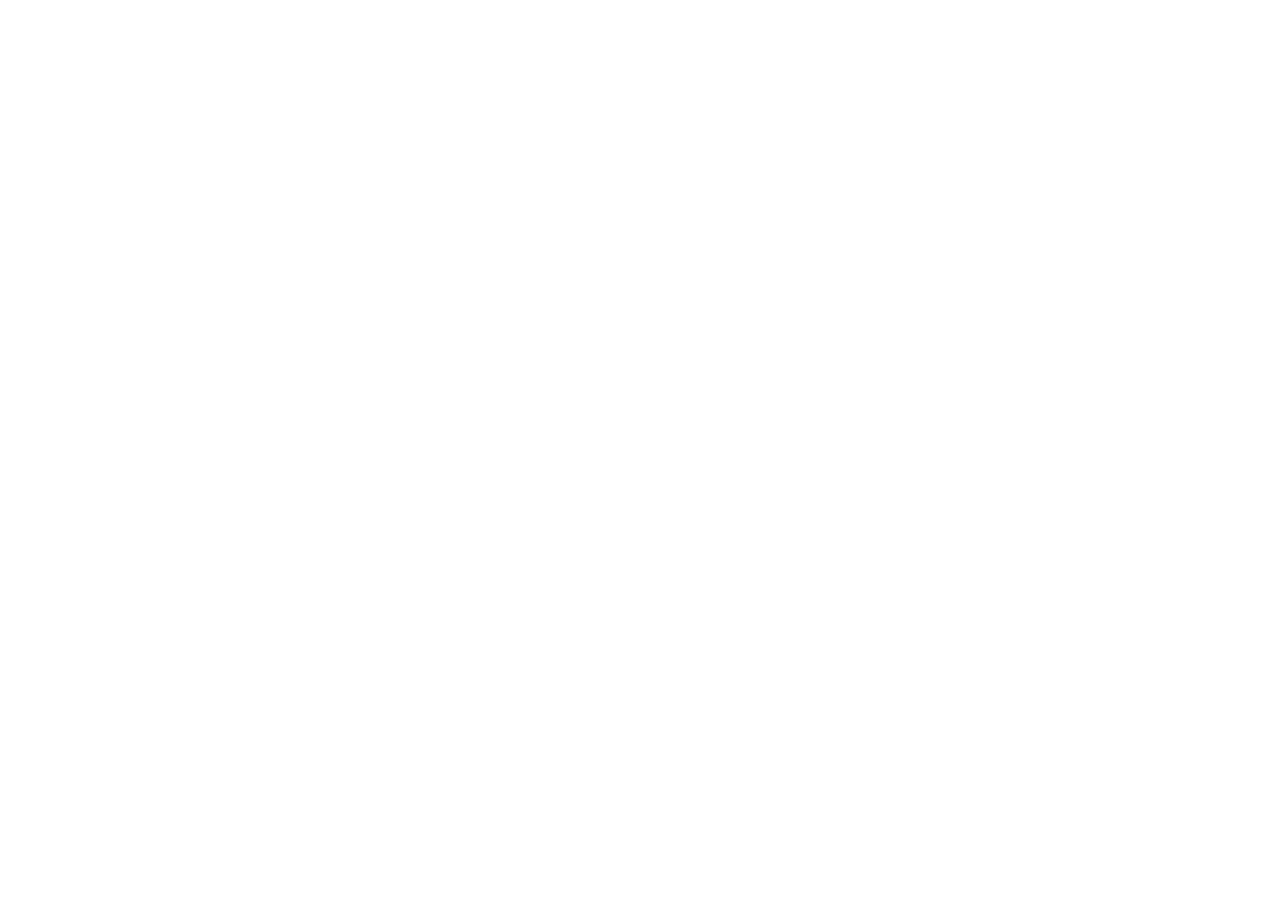
==== index.html @ 241871a8 "完成了登录和注册功能的开发" ====
<!DOCTYPE html>
<html lang="en">

<head>
    <meta charset="UTF-8">
    <meta http-equiv="X-UA-Compatible" content="IE=edge">
    <meta name="viewport" content="width=device-width, initial-scale=1.0">
    <title>Document</title>
</head>

<body>
</body>

</html>
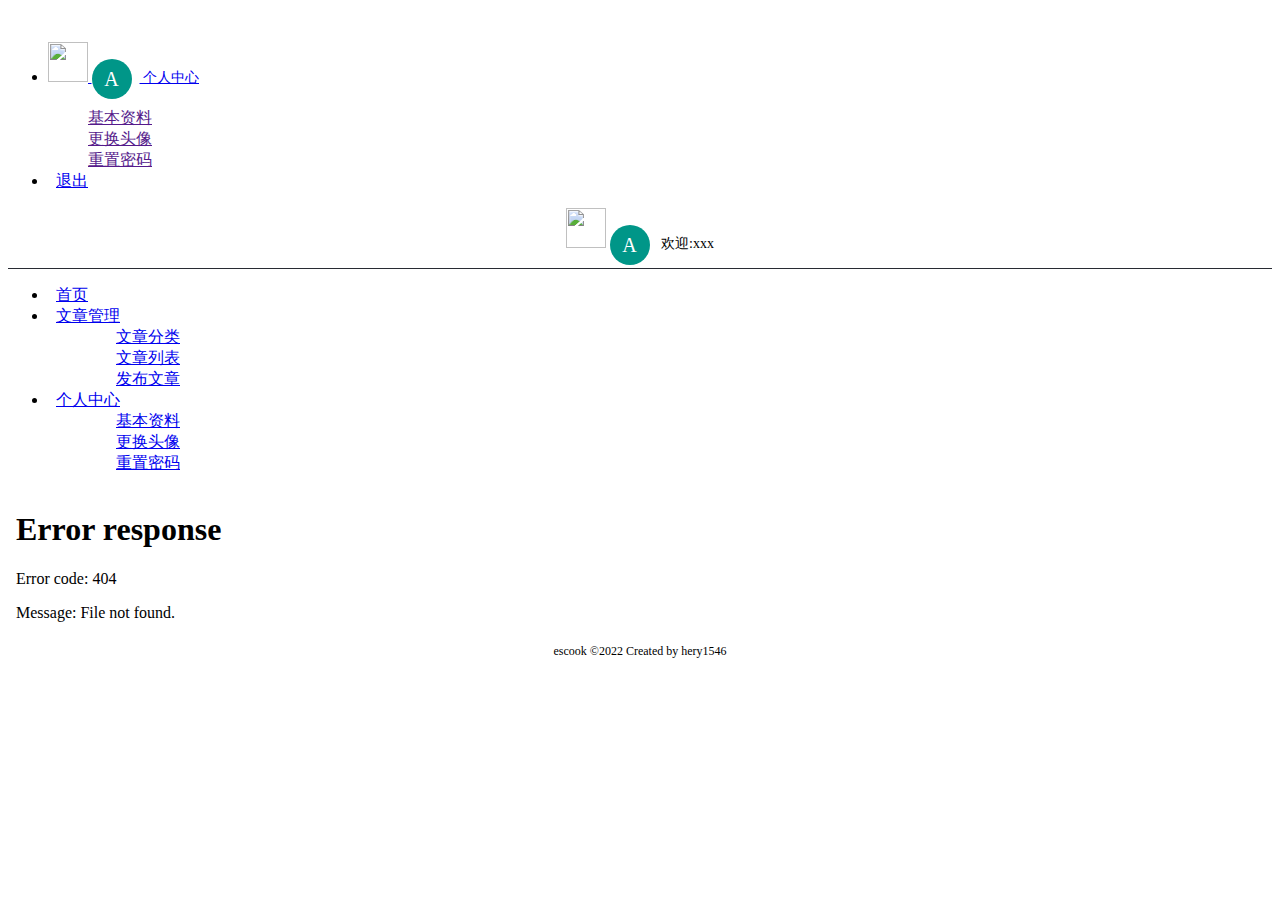
==== commit 57df5504: "完成了主页功能的开发" ====
--- a/index.html
+++ b/index.html
@@ -5,10 +5,122 @@
     <meta charset="UTF-8">
     <meta http-equiv="X-UA-Compatible" content="IE=edge">
     <meta name="viewport" content="width=device-width, initial-scale=1.0">
-    <title>Document</title>
+    <title>大事件后台系统</title>
+    <!-- 导入layui.css样式 -->
+    <link rel="stylesheet" href="./assets/lib/layui/css/layui.css">
+    <!-- 导入第三方 iconfont字体图标样式 -->
+    <link rel="stylesheet" href="./assets/fonts/iconfont.css">
+    <!-- 导入自己的index.css -->
+    <link rel="stylesheet" href="./assets/css/index.css">
 </head>
 
 <body>
+    <div class="layui-layout layui-layout-admin">
+        <div class="layui-header">
+            <div class="layui-logo layui-hide-xs layui-bg-black">
+                <img src="./assets/images/logo.png" alt="">
+            </div>
+            <!-- 头部区域（可配合layui 已有的水平导航） -->
+            <ul class="layui-nav layui-layout-right">
+                <li class="layui-nav-item layui-hide layui-show-md-inline-block">
+                    <a href="javascript:;" class="userinfo">
+                        <img src="//tva1.sinaimg.cn/crop.0.0.118.118.180/5db11ff4gw1e77d3nqrv8j203b03cweg.jpg"
+                            class="layui-nav-img">
+                            <span class="text-avatar">A</span>
+                        个人中心
+                    </a>
+                    <dl class="layui-nav-child">
+                        <dd><a href="">基本资料</a></dd>
+                        <dd><a href="">更换头像</a></dd>
+                        <dd><a href="">重置密码</a></dd>
+                    </dl>
+                </li>
+                <li class="layui-nav-item" lay-header-event="menuRight" lay-unselect>
+                    <a href="javascript:;" id="btnlogout">
+                        <span class="iconfont icon-tuichu"></span>退出</a>
+                </li>
+            </ul>
+        </div>
+
+        <div class="layui-side layui-bg-black">
+            <div class="layui-side-scroll">
+                <div class="userinfo">
+                    <img src="//tva1.sinaimg.cn/crop.0.0.118.118.180/5db11ff4gw1e77d3nqrv8j203b03cweg.jpg"
+                        class="layui-nav-img">
+                    <span class="text-avatar">A</span>
+                    <span id="welcome">欢迎:xxx</span>
+                </div>
+                <!-- 左侧导航区域（可配合layui已有的垂直导航） -->
+                <ul class="layui-nav layui-nav-tree" lay-shrink="all">
+                    <li class="layui-nav-item layui-this">
+                        <a href="./home/dashboard.html" target="fm">
+                            <span class="iconfont icon-home"></span>
+                            首页</a>
+                    </li>
+                    <li class="layui-nav-item">
+                        <a class="" href="javascript:;">
+                            <span class="iconfont icon-16"></span>
+                            文章管理
+                        </a>
+                        <dl class="layui-nav-child">
+                            <dd>
+                                <a href="javascript:;">
+                                    <i class="layui-icon layui-icon-list"></i>
+                                    文章分类</a>
+                            </dd>
+                            <dd>
+                                <a href="javascript:;">
+                                    <i class="layui-icon layui-icon-list"></i>
+                                    文章列表</a>
+                            </dd>
+                            <dd>
+                                <a href="javascript:;">
+                                    <i class="layui-icon layui-icon-list"></i>
+                                    发布文章</a>
+                            </dd>
+                        </dl>
+                    </li>
+                    <li class="layui-nav-item">
+                        <a href="javascript:;">
+                            <span class="iconfont icon-user"></span>
+                            个人中心
+                        </a>
+                        <dl class="layui-nav-child">
+                            <dd><a href="javascript:;">
+                                    <i class="layui-icon layui-icon-user"></i>
+                                    基本资料</a>
+                            </dd>
+                            <dd><a href="javascript:;">
+                                    <i class="layui-icon layui-icon-user"></i>
+                                    更换头像</a>
+                            </dd>
+                            <dd><a href="javascript:;">
+                                    <i class="layui-icon layui-icon-user"></i>
+                                    重置密码</a>
+                            </dd>
+                        </dl>
+                    </li>
+                </ul>
+            </div>
+        </div>
+
+        <div class="layui-body">
+            <!-- 内容主体区域 -->
+            <iframe src="./home/dashboard.html" name="fm" frameborder="0"></iframe>
+        </div>
+
+        <div class="layui-footer">
+            <!-- 底部固定区域 -->
+            escook ©2022 Created by hery1546
+        </div>
+    </div>
+    <script src="./assets/lib/layui/layui.all.js"></script>
+    <!-- 导入jquery.js -->
+    <script src="./assets/lib/jquery.js"></script>
+    <!-- 导入url拼接的js -->
+    <script src="./assets/js/baseAPI.js"></script>
+    <!-- 导入自己的js -->
+    <script src="/assets/js/index.js"></script>
 </body>
 
 </html>--- a/assets/css/index.css
+++ b/assets/css/index.css
@@ -0,0 +1,48 @@
+.layui-footer {
+    text-align: center;
+    font-size: 12px;
+}
+
+.iconfont {
+    margin-right: 8px;
+}
+.layui-icon{
+    margin-right: 8px;
+    margin-left: 20px;
+}
+iframe{
+    width: 100%;
+    height: 100%;    
+}
+.layui-body{
+    overflow: hidden;
+}
+.userinfo{
+    height: 60px;
+    line-height: 60px;
+    text-align: center;
+    font-size: 14px;
+    /* 禁止内容被选中 */
+    user-select: none;
+}
+.layui-side-scroll .userinfo{
+        border-bottom: 1px solid #282b33;
+}
+.layui-nav-img{
+    width: 40px;
+    height: 40px;
+}
+.text-avatar{
+    display: inline-block;
+    width: 40px;
+    height: 40px;
+    background-color: #009688;
+    border-radius: 50%;
+    text-align: center;
+    line-height: 40px;
+    font-size: 20px;
+    color: #fff;
+    position: relative;
+    top: 4px;
+    margin-right: 8px;
+}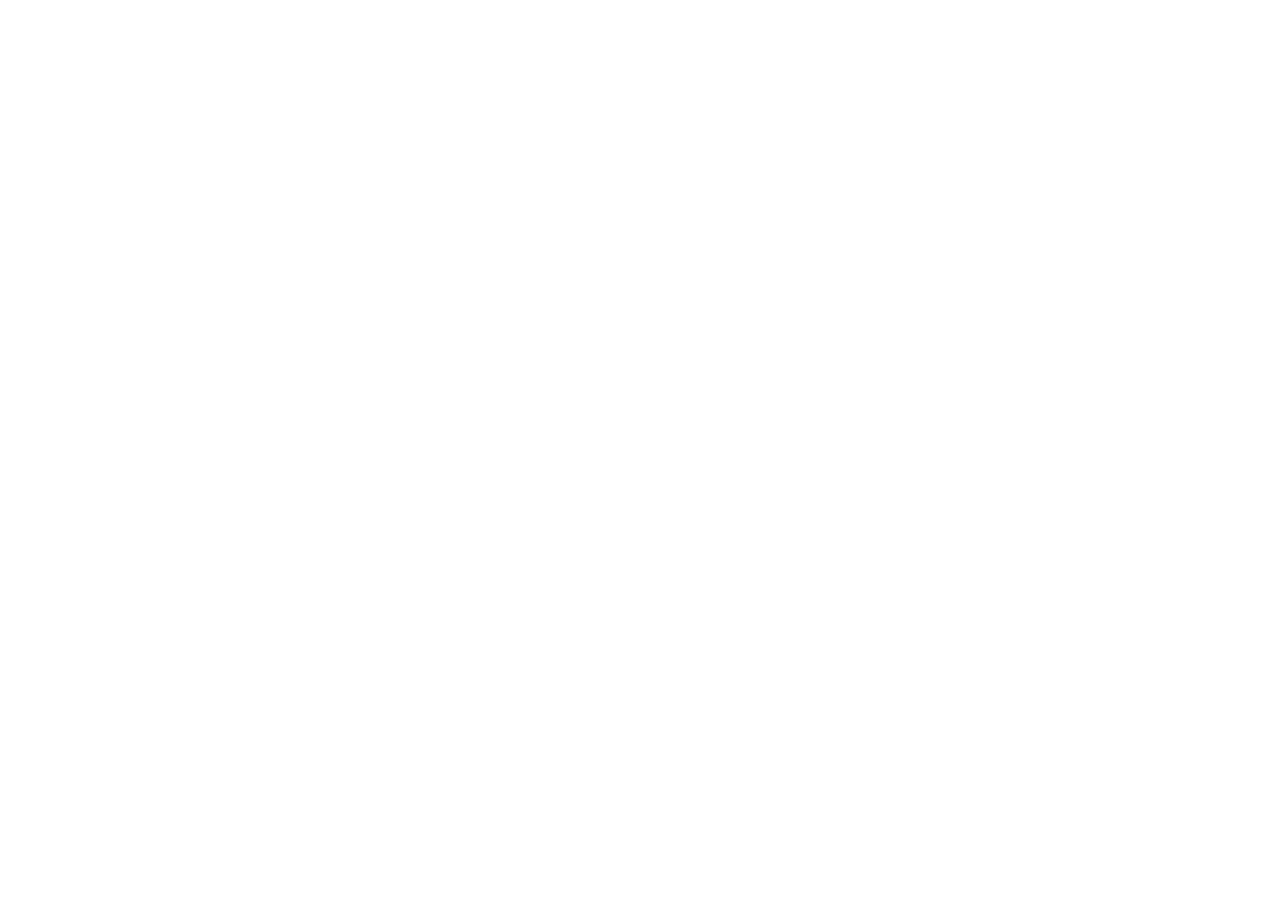
==== commit fd01e111: "init project" ====
--- a/index.html
+++ b/index.html
@@ -1,126 +1,12 @@
 <!DOCTYPE html>
 <html lang="en">
-
 <head>
     <meta charset="UTF-8">
     <meta http-equiv="X-UA-Compatible" content="IE=edge">
     <meta name="viewport" content="width=device-width, initial-scale=1.0">
-    <title>大事件后台系统</title>
-    <!-- 导入layui.css样式 -->
-    <link rel="stylesheet" href="./assets/lib/layui/css/layui.css">
-    <!-- 导入第三方 iconfont字体图标样式 -->
-    <link rel="stylesheet" href="./assets/fonts/iconfont.css">
-    <!-- 导入自己的index.css -->
-    <link rel="stylesheet" href="./assets/css/index.css">
+    <title>Document</title>
 </head>
-
 <body>
-    <div class="layui-layout layui-layout-admin">
-        <div class="layui-header">
-            <div class="layui-logo layui-hide-xs layui-bg-black">
-                <img src="./assets/images/logo.png" alt="">
-            </div>
-            <!-- 头部区域（可配合layui 已有的水平导航） -->
-            <ul class="layui-nav layui-layout-right">
-                <li class="layui-nav-item layui-hide layui-show-md-inline-block">
-                    <a href="javascript:;" class="userinfo">
-                        <img src="//tva1.sinaimg.cn/crop.0.0.118.118.180/5db11ff4gw1e77d3nqrv8j203b03cweg.jpg"
-                            class="layui-nav-img">
-                            <span class="text-avatar">A</span>
-                        个人中心
-                    </a>
-                    <dl class="layui-nav-child">
-                        <dd><a href="">基本资料</a></dd>
-                        <dd><a href="">更换头像</a></dd>
-                        <dd><a href="">重置密码</a></dd>
-                    </dl>
-                </li>
-                <li class="layui-nav-item" lay-header-event="menuRight" lay-unselect>
-                    <a href="javascript:;" id="btnlogout">
-                        <span class="iconfont icon-tuichu"></span>退出</a>
-                </li>
-            </ul>
-        </div>
-
-        <div class="layui-side layui-bg-black">
-            <div class="layui-side-scroll">
-                <div class="userinfo">
-                    <img src="//tva1.sinaimg.cn/crop.0.0.118.118.180/5db11ff4gw1e77d3nqrv8j203b03cweg.jpg"
-                        class="layui-nav-img">
-                    <span class="text-avatar">A</span>
-                    <span id="welcome">欢迎:xxx</span>
-                </div>
-                <!-- 左侧导航区域（可配合layui已有的垂直导航） -->
-                <ul class="layui-nav layui-nav-tree" lay-shrink="all">
-                    <li class="layui-nav-item layui-this">
-                        <a href="./home/dashboard.html" target="fm">
-                            <span class="iconfont icon-home"></span>
-                            首页</a>
-                    </li>
-                    <li class="layui-nav-item">
-                        <a class="" href="javascript:;">
-                            <span class="iconfont icon-16"></span>
-                            文章管理
-                        </a>
-                        <dl class="layui-nav-child">
-                            <dd>
-                                <a href="javascript:;">
-                                    <i class="layui-icon layui-icon-list"></i>
-                                    文章分类</a>
-                            </dd>
-                            <dd>
-                                <a href="javascript:;">
-                                    <i class="layui-icon layui-icon-list"></i>
-                                    文章列表</a>
-                            </dd>
-                            <dd>
-                                <a href="javascript:;">
-                                    <i class="layui-icon layui-icon-list"></i>
-                                    发布文章</a>
-                            </dd>
-                        </dl>
-                    </li>
-                    <li class="layui-nav-item">
-                        <a href="javascript:;">
-                            <span class="iconfont icon-user"></span>
-                            个人中心
-                        </a>
-                        <dl class="layui-nav-child">
-                            <dd><a href="javascript:;">
-                                    <i class="layui-icon layui-icon-user"></i>
-                                    基本资料</a>
-                            </dd>
-                            <dd><a href="javascript:;">
-                                    <i class="layui-icon layui-icon-user"></i>
-                                    更换头像</a>
-                            </dd>
-                            <dd><a href="javascript:;">
-                                    <i class="layui-icon layui-icon-user"></i>
-                                    重置密码</a>
-                            </dd>
-                        </dl>
-                    </li>
-                </ul>
-            </div>
-        </div>
-
-        <div class="layui-body">
-            <!-- 内容主体区域 -->
-            <iframe src="./home/dashboard.html" name="fm" frameborder="0"></iframe>
-        </div>
-
-        <div class="layui-footer">
-            <!-- 底部固定区域 -->
-            escook ©2022 Created by hery1546
-        </div>
-    </div>
-    <script src="./assets/lib/layui/layui.all.js"></script>
-    <!-- 导入jquery.js -->
-    <script src="./assets/lib/jquery.js"></script>
-    <!-- 导入url拼接的js -->
-    <script src="./assets/js/baseAPI.js"></script>
-    <!-- 导入自己的js -->
-    <script src="/assets/js/index.js"></script>
+    
 </body>
-
 </html>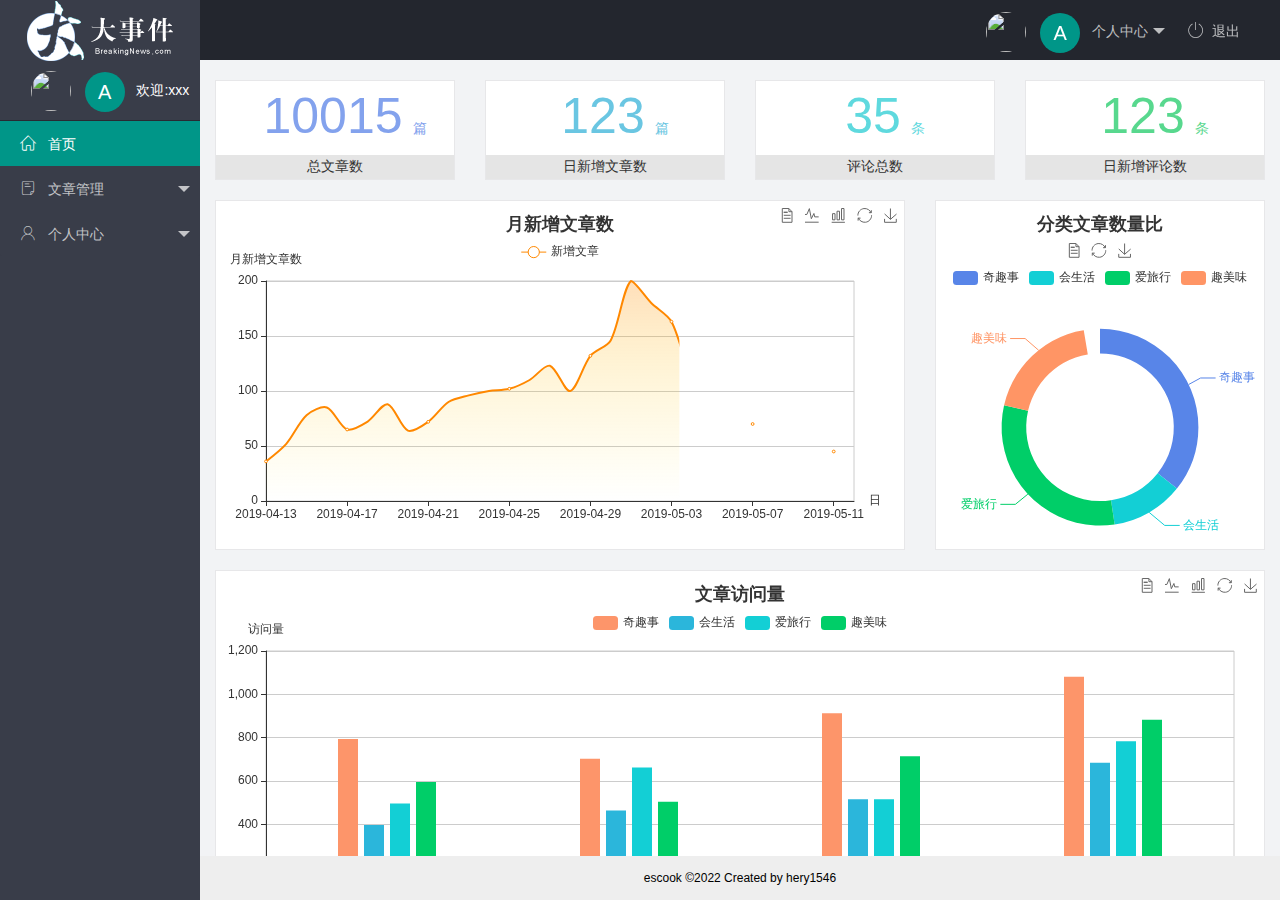
==== commit 31ae81ab: "开发个人信息中..." ====
--- a/index.html
+++ b/index.html
@@ -1,12 +1,126 @@
 <!DOCTYPE html>
 <html lang="en">
+
 <head>
     <meta charset="UTF-8">
     <meta http-equiv="X-UA-Compatible" content="IE=edge">
     <meta name="viewport" content="width=device-width, initial-scale=1.0">
-    <title>Document</title>
+    <title>大事件后台系统</title>
+    <!-- 导入layui.css样式 -->
+    <link rel="stylesheet" href="./assets/lib/layui/css/layui.css">
+    <!-- 导入第三方 iconfont字体图标样式 -->
+    <link rel="stylesheet" href="./assets/fonts/iconfont.css">
+    <!-- 导入自己的index.css -->
+    <link rel="stylesheet" href="./assets/css/index.css">
 </head>
+
 <body>
-    
+    <div class="layui-layout layui-layout-admin">
+        <div class="layui-header">
+            <div class="layui-logo layui-hide-xs layui-bg-black">
+                <img src="./assets/images/logo.png" alt="">
+            </div>
+            <!-- 头部区域（可配合layui 已有的水平导航） -->
+            <ul class="layui-nav layui-layout-right">
+                <li class="layui-nav-item layui-hide layui-show-md-inline-block">
+                    <a href="javascript:;" class="userinfo">
+                        <img src="//tva1.sinaimg.cn/crop.0.0.118.118.180/5db11ff4gw1e77d3nqrv8j203b03cweg.jpg"
+                            class="layui-nav-img">
+                        <span class="text-avatar">A</span>
+                        个人中心
+                    </a>
+                    <dl class="layui-nav-child">
+                        <dd><a href="">基本资料</a></dd>
+                        <dd><a href="">更换头像</a></dd>
+                        <dd><a href="">重置密码</a></dd>
+                    </dl>
+                </li>
+                <li class="layui-nav-item" lay-header-event="menuRight" lay-unselect>
+                    <a href="javascript:;" id="btnlogout">
+                        <span class="iconfont icon-tuichu"></span>退出</a>
+                </li>
+            </ul>
+        </div>
+
+        <div class="layui-side layui-bg-black">
+            <div class="layui-side-scroll">
+                <div class="userinfo">
+                    <img src="//tva1.sinaimg.cn/crop.0.0.118.118.180/5db11ff4gw1e77d3nqrv8j203b03cweg.jpg"
+                        class="layui-nav-img">
+                    <span class="text-avatar">A</span>
+                    <span id="welcome">欢迎:xxx</span>
+                </div>
+                <!-- 左侧导航区域（可配合layui已有的垂直导航） -->
+                <ul class="layui-nav layui-nav-tree" lay-shrink="all">
+                    <li class="layui-nav-item layui-this">
+                        <a href="./home/dashboard.html" target="fm">
+                            <span class="iconfont icon-home"></span>
+                            首页</a>
+                    </li>
+                    <li class="layui-nav-item">
+                        <a class="" href="javascript:;">
+                            <span class="iconfont icon-16"></span>
+                            文章管理
+                        </a>
+                        <dl class="layui-nav-child">
+                            <dd>
+                                <a href="javascript:;">
+                                    <i class="layui-icon layui-icon-list"></i>
+                                    文章分类</a>
+                            </dd>
+                            <dd>
+                                <a href="javascript:;">
+                                    <i class="layui-icon layui-icon-list"></i>
+                                    文章列表</a>
+                            </dd>
+                            <dd>
+                                <a href="javascript:;">
+                                    <i class="layui-icon layui-icon-list"></i>
+                                    发布文章</a>
+                            </dd>
+                        </dl>
+                    </li>
+                    <li class="layui-nav-item">
+                        <a href="javascript:;">
+                            <span class="iconfont icon-user"></span>
+                            个人中心
+                        </a>
+                        <dl class="layui-nav-child">
+                            <dd><a href="./user/user_info.html" target="fm">
+                                    <i class="layui-icon layui-icon-user"></i>
+                                    基本资料</a>
+                            </dd>
+                            <dd><a href="./user/user_avatar.html" target="fm">
+                                    <i class="layui-icon layui-icon-user"></i>
+                                    更换头像</a>
+                            </dd>
+                            <dd><a href="javascript:;">
+                                    <i class="layui-icon layui-icon-user"></i>
+                                    重置密码</a>
+                            </dd>
+                        </dl>
+                    </li>
+                </ul>
+            </div>
+        </div>
+
+        <div class="layui-body">
+            <!-- 内容主体区域 -->
+            <iframe src="./home/dashboard.html" name="fm" frameborder="0"></iframe>
+        </div>
+
+        <div class="layui-footer">
+            <!-- 底部固定区域 -->
+            escook ©2022 Created by hery1546
+        </div>
+    </div>
+    <script src="./assets/lib/layui/layui.all.js"></script>
+    <!-- 导入jquery.js -->
+    <script src="./assets/lib/jquery.js"></script>
+    <!-- 导入url拼接的js -->
+    <script src="./assets/js/baseAPI.js"></script>
+    <!-- 导入自己的js -->
+    <script src="/assets/js/index.js"></script>
 </body>
+
 </html>--- a/assets/lib/layui/css/layui.css
+++ b/assets/lib/layui/css/layui.css
@@ -0,0 +1,2 @@
+/** layui-v2.5.5 MIT License By https://www.layui.com */
+ .layui-inline,img{display:inline-block;vertical-align:middle}h1,h2,h3,h4,h5,h6{font-weight:400}.layui-edge,.layui-header,.layui-inline,.layui-main{position:relative}.layui-body,.layui-edge,.layui-elip{overflow:hidden}.layui-btn,.layui-edge,.layui-inline,img{vertical-align:middle}.layui-btn,.layui-disabled,.layui-icon,.layui-unselect{-moz-user-select:none;-webkit-user-select:none;-ms-user-select:none}.layui-elip,.layui-form-checkbox span,.layui-form-pane .layui-form-label{text-overflow:ellipsis;white-space:nowrap}.layui-breadcrumb,.layui-tree-btnGroup{visibility:hidden}blockquote,body,button,dd,div,dl,dt,form,h1,h2,h3,h4,h5,h6,input,li,ol,p,pre,td,textarea,th,ul{margin:0;padding:0;-webkit-tap-highlight-color:rgba(0,0,0,0)}a:active,a:hover{outline:0}img{border:none}li{list-style:none}table{border-collapse:collapse;border-spacing:0}h4,h5,h6{font-size:100%}button,input,optgroup,option,select,textarea{font-family:inherit;font-size:inherit;font-style:inherit;font-weight:inherit;outline:0}pre{white-space:pre-wrap;white-space:-moz-pre-wrap;white-space:-pre-wrap;white-space:-o-pre-wrap;word-wrap:break-word}body{line-height:24px;font:14px Helvetica Neue,Helvetica,PingFang SC,Tahoma,Arial,sans-serif}hr{height:1px;margin:10px 0;border:0;clear:both}a{color:#333;text-decoration:none}a:hover{color:#777}a cite{font-style:normal;*cursor:pointer}.layui-border-box,.layui-border-box *{box-sizing:border-box}.layui-box,.layui-box *{box-sizing:content-box}.layui-clear{clear:both;*zoom:1}.layui-clear:after{content:'\20';clear:both;*zoom:1;display:block;height:0}.layui-inline{*display:inline;*zoom:1}.layui-edge{display:inline-block;width:0;height:0;border-width:6px;border-style:dashed;border-color:transparent}.layui-edge-top{top:-4px;border-bottom-color:#999;border-bottom-style:solid}.layui-edge-right{border-left-color:#999;border-left-style:solid}.layui-edge-bottom{top:2px;border-top-color:#999;border-top-style:solid}.layui-edge-left{border-right-color:#999;border-right-style:solid}.layui-disabled,.layui-disabled:hover{color:#d2d2d2!important;cursor:not-allowed!important}.layui-circle{border-radius:100%}.layui-show{display:block!important}.layui-hide{display:none!important}@font-face{font-family:layui-icon;src:url(../font/iconfont.eot?v=250);src:url(../font/iconfont.eot?v=250#iefix) format('embedded-opentype'),url(../font/iconfont.woff2?v=250) format('woff2'),url(../font/iconfont.woff?v=250) format('woff'),url(../font/iconfont.ttf?v=250) format('truetype'),url(../font/iconfont.svg?v=250#layui-icon) format('svg')}.layui-icon{font-family:layui-icon!important;font-size:16px;font-style:normal;-webkit-font-smoothing:antialiased;-moz-osx-font-smoothing:grayscale}.layui-icon-reply-fill:before{content:"\e611"}.layui-icon-set-fill:before{content:"\e614"}.layui-icon-menu-fill:before{content:"\e60f"}.layui-icon-search:before{content:"\e615"}.layui-icon-share:before{content:"\e641"}.layui-icon-set-sm:before{content:"\e620"}.layui-icon-engine:before{content:"\e628"}.layui-icon-close:before{content:"\1006"}.layui-icon-close-fill:before{content:"\1007"}.layui-icon-chart-screen:before{content:"\e629"}.layui-icon-star:before{content:"\e600"}.layui-icon-circle-dot:before{content:"\e617"}.layui-icon-chat:before{content:"\e606"}.layui-icon-release:before{content:"\e609"}.layui-icon-list:before{content:"\e60a"}.layui-icon-chart:before{content:"\e62c"}.layui-icon-ok-circle:before{content:"\1005"}.layui-icon-layim-theme:before{content:"\e61b"}.layui-icon-table:before{content:"\e62d"}.layui-icon-right:before{content:"\e602"}.layui-icon-left:before{content:"\e603"}.layui-icon-cart-simple:before{content:"\e698"}.layui-icon-face-cry:before{content:"\e69c"}.layui-icon-face-smile:before{content:"\e6af"}.layui-icon-survey:before{content:"\e6b2"}.layui-icon-tree:before{content:"\e62e"}.layui-icon-upload-circle:before{content:"\e62f"}.layui-icon-add-circle:before{content:"\e61f"}.layui-icon-download-circle:before{content:"\e601"}.layui-icon-templeate-1:before{content:"\e630"}.layui-icon-util:before{content:"\e631"}.layui-icon-face-surprised:before{content:"\e664"}.layui-icon-edit:before{content:"\e642"}.layui-icon-speaker:before{content:"\e645"}.layui-icon-down:before{content:"\e61a"}.layui-icon-file:before{content:"\e621"}.layui-icon-layouts:before{content:"\e632"}.layui-icon-rate-half:before{content:"\e6c9"}.layui-icon-add-circle-fine:before{content:"\e608"}.layui-icon-prev-circle:before{content:"\e633"}.layui-icon-read:before{content:"\e705"}.layui-icon-404:before{content:"\e61c"}.layui-icon-carousel:before{content:"\e634"}.layui-icon-help:before{content:"\e607"}.layui-icon-code-circle:before{content:"\e635"}.layui-icon-water:before{content:"\e636"}.layui-icon-username:before{content:"\e66f"}.layui-icon-find-fill:before{content:"\e670"}.layui-icon-about:before{content:"\e60b"}.layui-icon-location:before{content:"\e715"}.layui-icon-up:before{content:"\e619"}.layui-icon-pause:before{content:"\e651"}.layui-icon-date:before{content:"\e637"}.layui-icon-layim-uploadfile:before{content:"\e61d"}.layui-icon-delete:before{content:"\e640"}.layui-icon-play:before{content:"\e652"}.layui-icon-top:before{content:"\e604"}.layui-icon-friends:before{content:"\e612"}.layui-icon-refresh-3:before{content:"\e9aa"}.layui-icon-ok:before{content:"\e605"}.layui-icon-layer:before{content:"\e638"}.layui-icon-face-smile-fine:before{content:"\e60c"}.layui-icon-dollar:before{content:"\e659"}.layui-icon-group:before{content:"\e613"}.layui-icon-layim-download:before{content:"\e61e"}.layui-icon-picture-fine:before{content:"\e60d"}.layui-icon-link:before{content:"\e64c"}.layui-icon-diamond:before{content:"\e735"}.layui-icon-log:before{content:"\e60e"}.layui-icon-rate-solid:before{content:"\e67a"}.layui-icon-fonts-del:before{content:"\e64f"}.layui-icon-unlink:before{content:"\e64d"}.layui-icon-fonts-clear:before{content:"\e639"}.layui-icon-triangle-r:before{content:"\e623"}.layui-icon-circle:before{content:"\e63f"}.layui-icon-radio:before{content:"\e643"}.layui-icon-align-center:before{content:"\e647"}.layui-icon-align-right:before{content:"\e648"}.layui-icon-align-left:before{content:"\e649"}.layui-icon-loading-1:before{content:"\e63e"}.layui-icon-return:before{content:"\e65c"}.layui-icon-fonts-strong:before{content:"\e62b"}.layui-icon-upload:before{content:"\e67c"}.layui-icon-dialogue:before{content:"\e63a"}.layui-icon-video:before{content:"\e6ed"}.layui-icon-headset:before{content:"\e6fc"}.layui-icon-cellphone-fine:before{content:"\e63b"}.layui-icon-add-1:before{content:"\e654"}.layui-icon-face-smile-b:before{content:"\e650"}.layui-icon-fonts-html:before{content:"\e64b"}.layui-icon-form:before{content:"\e63c"}.layui-icon-cart:before{content:"\e657"}.layui-icon-camera-fill:before{content:"\e65d"}.layui-icon-tabs:before{content:"\e62a"}.layui-icon-fonts-code:before{content:"\e64e"}.layui-icon-fire:before{content:"\e756"}.layui-icon-set:before{content:"\e716"}.layui-icon-fonts-u:before{content:"\e646"}.layui-icon-triangle-d:before{content:"\e625"}.layui-icon-tips:before{content:"\e702"}.layui-icon-picture:before{content:"\e64a"}.layui-icon-more-vertical:before{content:"\e671"}.layui-icon-flag:before{content:"\e66c"}.layui-icon-loading:before{content:"\e63d"}.layui-icon-fonts-i:before{content:"\e644"}.layui-icon-refresh-1:before{content:"\e666"}.layui-icon-rmb:before{content:"\e65e"}.layui-icon-home:before{content:"\e68e"}.layui-icon-user:before{content:"\e770"}.layui-icon-notice:before{content:"\e667"}.layui-icon-login-weibo:before{content:"\e675"}.layui-icon-voice:before{content:"\e688"}.layui-icon-upload-drag:before{content:"\e681"}.layui-icon-login-qq:before{content:"\e676"}.layui-icon-snowflake:before{content:"\e6b1"}.layui-icon-file-b:before{content:"\e655"}.layui-icon-template:before{content:"\e663"}.layui-icon-auz:before{content:"\e672"}.layui-icon-console:before{content:"\e665"}.layui-icon-app:before{content:"\e653"}.layui-icon-prev:before{content:"\e65a"}.layui-icon-website:before{content:"\e7ae"}.layui-icon-next:before{content:"\e65b"}.layui-icon-component:before{content:"\e857"}.layui-icon-more:before{content:"\e65f"}.layui-icon-login-wechat:before{content:"\e677"}.layui-icon-shrink-right:before{content:"\e668"}.layui-icon-spread-left:before{content:"\e66b"}.layui-icon-camera:before{content:"\e660"}.layui-icon-note:before{content:"\e66e"}.layui-icon-refresh:before{content:"\e669"}.layui-icon-female:before{content:"\e661"}.layui-icon-male:before{content:"\e662"}.layui-icon-password:before{content:"\e673"}.layui-icon-senior:before{content:"\e674"}.layui-icon-theme:before{content:"\e66a"}.layui-icon-tread:before{content:"\e6c5"}.layui-icon-praise:before{content:"\e6c6"}.layui-icon-star-fill:before{content:"\e658"}.layui-icon-rate:before{content:"\e67b"}.layui-icon-template-1:before{content:"\e656"}.layui-icon-vercode:before{content:"\e679"}.layui-icon-cellphone:before{content:"\e678"}.layui-icon-screen-full:before{content:"\e622"}.layui-icon-screen-restore:before{content:"\e758"}.layui-icon-cols:before{content:"\e610"}.layui-icon-export:before{content:"\e67d"}.layui-icon-print:before{content:"\e66d"}.layui-icon-slider:before{content:"\e714"}.layui-icon-addition:before{content:"\e624"}.layui-icon-subtraction:before{content:"\e67e"}.layui-icon-service:before{content:"\e626"}.layui-icon-transfer:before{content:"\e691"}.layui-main{width:1140px;margin:0 auto}.layui-header{z-index:1000;height:60px}.layui-header a:hover{transition:all .5s;-webkit-transition:all .5s}.layui-side{position:fixed;left:0;top:0;bottom:0;z-index:999;width:200px;overflow-x:hidden}.layui-side-scroll{position:relative;width:220px;height:100%;overflow-x:hidden}.layui-body{position:absolute;left:200px;right:0;top:0;bottom:0;z-index:998;width:auto;overflow-y:auto;box-sizing:border-box}.layui-layout-body{overflow:hidden}.layui-layout-admin .layui-header{background-color:#23262E}.layui-layout-admin .layui-side{top:60px;width:200px;overflow-x:hidden}.layui-layout-admin .layui-body{position:fixed;top:60px;bottom:44px}.layui-layout-admin .layui-main{width:auto;margin:0 15px}.layui-layout-admin .layui-footer{position:fixed;left:200px;right:0;bottom:0;height:44px;line-height:44px;padding:0 15px;background-color:#eee}.layui-layout-admin .layui-logo{position:absolute;left:0;top:0;width:200px;height:100%;line-height:60px;text-align:center;color:#009688;font-size:16px}.layui-layout-admin .layui-header .layui-nav{background:0 0}.layui-layout-left{position:absolute!important;left:200px;top:0}.layui-layout-right{position:absolute!important;right:0;top:0}.layui-container{position:relative;margin:0 auto;padding:0 15px;box-sizing:border-box}.layui-fluid{position:relative;margin:0 auto;padding:0 15px}.layui-row:after,.layui-row:before{content:'';display:block;clear:both}.layui-col-lg1,.layui-col-lg10,.layui-col-lg11,.layui-col-lg12,.layui-col-lg2,.layui-col-lg3,.layui-col-lg4,.layui-col-lg5,.layui-col-lg6,.layui-col-lg7,.layui-col-lg8,.layui-col-lg9,.layui-col-md1,.layui-col-md10,.layui-col-md11,.layui-col-md12,.layui-col-md2,.layui-col-md3,.layui-col-md4,.layui-col-md5,.layui-col-md6,.layui-col-md7,.layui-col-md8,.layui-col-md9,.layui-col-sm1,.layui-col-sm10,.layui-col-sm11,.layui-col-sm12,.layui-col-sm2,.layui-col-sm3,.layui-col-sm4,.layui-col-sm5,.layui-col-sm6,.layui-col-sm7,.layui-col-sm8,.layui-col-sm9,.layui-col-xs1,.layui-col-xs10,.layui-col-xs11,.layui-col-xs12,.layui-col-xs2,.layui-col-xs3,.layui-col-xs4,.layui-col-xs5,.layui-col-xs6,.layui-col-xs7,.layui-col-xs8,.layui-col-xs9{position:relative;display:block;box-sizing:border-box}.layui-col-xs1,.layui-col-xs10,.layui-col-xs11,.layui-col-xs12,.layui-col-xs2,.layui-col-xs3,.layui-col-xs4,.layui-col-xs5,.layui-col-xs6,.layui-col-xs7,.layui-col-xs8,.layui-col-xs9{float:left}.layui-col-xs1{width:8.33333333%}.layui-col-xs2{width:16.66666667%}.layui-col-xs3{width:25%}.layui-col-xs4{width:33.33333333%}.layui-col-xs5{width:41.66666667%}.layui-col-xs6{width:50%}.layui-col-xs7{width:58.33333333%}.layui-col-xs8{width:66.66666667%}.layui-col-xs9{width:75%}.layui-col-xs10{width:83.33333333%}.layui-col-xs11{width:91.66666667%}.layui-col-xs12{width:100%}.layui-col-xs-offset1{margin-left:8.33333333%}.layui-col-xs-offset2{margin-left:16.66666667%}.layui-col-xs-offset3{margin-left:25%}.layui-col-xs-offset4{margin-left:33.33333333%}.layui-col-xs-offset5{margin-left:41.66666667%}.layui-col-xs-offset6{margin-left:50%}.layui-col-xs-offset7{margin-left:58.33333333%}.layui-col-xs-offset8{margin-left:66.66666667%}.layui-col-xs-offset9{margin-left:75%}.layui-col-xs-offset10{margin-left:83.33333333%}.layui-col-xs-offset11{margin-left:91.66666667%}.layui-col-xs-offset12{margin-left:100%}@media screen and (max-width:768px){.layui-hide-xs{display:none!important}.layui-show-xs-block{display:block!important}.layui-show-xs-inline{display:inline!important}.layui-show-xs-inline-block{display:inline-block!important}}@media screen and (min-width:768px){.layui-container{width:750px}.layui-hide-sm{display:none!important}.layui-show-sm-block{display:block!important}.layui-show-sm-inline{display:inline!important}.layui-show-sm-inline-block{display:inline-block!important}.layui-col-sm1,.layui-col-sm10,.layui-col-sm11,.layui-col-sm12,.layui-col-sm2,.layui-col-sm3,.layui-col-sm4,.layui-col-sm5,.layui-col-sm6,.layui-col-sm7,.layui-col-sm8,.layui-col-sm9{float:left}.layui-col-sm1{width:8.33333333%}.layui-col-sm2{width:16.66666667%}.layui-col-sm3{width:25%}.layui-col-sm4{width:33.33333333%}.layui-col-sm5{width:41.66666667%}.layui-col-sm6{width:50%}.layui-col-sm7{width:58.33333333%}.layui-col-sm8{width:66.66666667%}.layui-col-sm9{width:75%}.layui-col-sm10{width:83.33333333%}.layui-col-sm11{width:91.66666667%}.layui-col-sm12{width:100%}.layui-col-sm-offset1{margin-left:8.33333333%}.layui-col-sm-offset2{margin-left:16.66666667%}.layui-col-sm-offset3{margin-left:25%}.layui-col-sm-offset4{margin-left:33.33333333%}.layui-col-sm-offset5{margin-left:41.66666667%}.layui-col-sm-offset6{margin-left:50%}.layui-col-sm-offset7{margin-left:58.33333333%}.layui-col-sm-offset8{margin-left:66.66666667%}.layui-col-sm-offset9{margin-left:75%}.layui-col-sm-offset10{margin-left:83.33333333%}.layui-col-sm-offset11{margin-left:91.66666667%}.layui-col-sm-offset12{margin-left:100%}}@media screen and (min-width:992px){.layui-container{width:970px}.layui-hide-md{display:none!important}.layui-show-md-block{display:block!important}.layui-show-md-inline{display:inline!important}.layui-show-md-inline-block{display:inline-block!important}.layui-col-md1,.layui-col-md10,.layui-col-md11,.layui-col-md12,.layui-col-md2,.layui-col-md3,.layui-col-md4,.layui-col-md5,.layui-col-md6,.layui-col-md7,.layui-col-md8,.layui-col-md9{float:left}.layui-col-md1{width:8.33333333%}.layui-col-md2{width:16.66666667%}.layui-col-md3{width:25%}.layui-col-md4{width:33.33333333%}.layui-col-md5{width:41.66666667%}.layui-col-md6{width:50%}.layui-col-md7{width:58.33333333%}.layui-col-md8{width:66.66666667%}.layui-col-md9{width:75%}.layui-col-md10{width:83.33333333%}.layui-col-md11{width:91.66666667%}.layui-col-md12{width:100%}.layui-col-md-offset1{margin-left:8.33333333%}.layui-col-md-offset2{margin-left:16.66666667%}.layui-col-md-offset3{margin-left:25%}.layui-col-md-offset4{margin-left:33.33333333%}.layui-col-md-offset5{margin-left:41.66666667%}.layui-col-md-offset6{margin-left:50%}.layui-col-md-offset7{margin-left:58.33333333%}.layui-col-md-offset8{margin-left:66.66666667%}.layui-col-md-offset9{margin-left:75%}.layui-col-md-offset10{margin-left:83.33333333%}.layui-col-md-offset11{margin-left:91.66666667%}.layui-col-md-offset12{margin-left:100%}}@media screen and (min-width:1200px){.layui-container{width:1170px}.layui-hide-lg{display:none!important}.layui-show-lg-block{display:block!important}.layui-show-lg-inline{display:inline!important}.layui-show-lg-inline-block{display:inline-block!important}.layui-col-lg1,.layui-col-lg10,.layui-col-lg11,.layui-col-lg12,.layui-col-lg2,.layui-col-lg3,.layui-col-lg4,.layui-col-lg5,.layui-col-lg6,.layui-col-lg7,.layui-col-lg8,.layui-col-lg9{float:left}.layui-col-lg1{width:8.33333333%}.layui-col-lg2{width:16.66666667%}.layui-col-lg3{width:25%}.layui-col-lg4{width:33.33333333%}.layui-col-lg5{width:41.66666667%}.layui-col-lg6{width:50%}.layui-col-lg7{width:58.33333333%}.layui-col-lg8{width:66.66666667%}.layui-col-lg9{width:75%}.layui-col-lg10{width:83.33333333%}.layui-col-lg11{width:91.66666667%}.layui-col-lg12{width:100%}.layui-col-lg-offset1{margin-left:8.33333333%}.layui-col-lg-offset2{margin-left:16.66666667%}.layui-col-lg-offset3{margin-left:25%}.layui-col-lg-offset4{margin-left:33.33333333%}.layui-col-lg-offset5{margin-left:41.66666667%}.layui-col-lg-offset6{margin-left:50%}.layui-col-lg-offset7{margin-left:58.33333333%}.layui-col-lg-offset8{margin-left:66.66666667%}.layui-col-lg-offset9{margin-left:75%}.layui-col-lg-offset10{margin-left:83.33333333%}.layui-col-lg-offset11{margin-left:91.66666667%}.layui-col-lg-offset12{margin-left:100%}}.layui-col-space1{margin:-.5px}.layui-col-space1>*{padding:.5px}.layui-col-space3{margin:-1.5px}.layui-col-space3>*{padding:1.5px}.layui-col-space5{margin:-2.5px}.layui-col-space5>*{padding:2.5px}.layui-col-space8{margin:-3.5px}.layui-col-space8>*{padding:3.5px}.layui-col-space10{margin:-5px}.layui-col-space10>*{padding:5px}.layui-col-space12{margin:-6px}.layui-col-space12>*{padding:6px}.layui-col-space15{margin:-7.5px}.layui-col-space15>*{padding:7.5px}.layui-col-space18{margin:-9px}.layui-col-space18>*{padding:9px}.layui-col-space20{margin:-10px}.layui-col-space20>*{padding:10px}.layui-col-space22{margin:-11px}.layui-col-space22>*{padding:11px}.layui-col-space25{margin:-12.5px}.layui-col-space25>*{padding:12.5px}.layui-col-space30{margin:-15px}.layui-col-space30>*{padding:15px}.layui-btn,.layui-input,.layui-select,.layui-textarea,.layui-upload-button{outline:0;-webkit-appearance:none;transition:all .3s;-webkit-transition:all .3s;box-sizing:border-box}.layui-elem-quote{margin-bottom:10px;padding:15px;line-height:22px;border-left:5px solid #009688;border-radius:0 2px 2px 0;background-color:#f2f2f2}.layui-quote-nm{border-style:solid;border-width:1px 1px 1px 5px;background:0 0}.layui-elem-field{margin-bottom:10px;padding:0;border-width:1px;border-style:solid}.layui-elem-field legend{margin-left:20px;padding:0 10px;font-size:20px;font-weight:300}.layui-field-title{margin:10px 0 20px;border-width:1px 0 0}.layui-field-box{padding:10px 15px}.layui-field-title .layui-field-box{padding:10px 0}.layui-progress{position:relative;height:6px;border-radius:20px;background-color:#e2e2e2}.layui-progress-bar{position:absolute;left:0;top:0;width:0;max-width:100%;height:6px;border-radius:20px;text-align:right;background-color:#5FB878;transition:all .3s;-webkit-transition:all .3s}.layui-progress-big,.layui-progress-big .layui-progress-bar{height:18px;line-height:18px}.layui-progress-text{position:relative;top:-20px;line-height:18px;font-size:12px;color:#666}.layui-progress-big .layui-progress-text{position:static;padding:0 10px;color:#fff}.layui-collapse{border-width:1px;border-style:solid;border-radius:2px}.layui-colla-content,.layui-colla-item{border-top-width:1px;border-top-style:solid}.layui-colla-item:first-child{border-top:none}.layui-colla-title{position:relative;height:42px;line-height:42px;padding:0 15px 0 35px;color:#333;background-color:#f2f2f2;cursor:pointer;font-size:14px;overflow:hidden}.layui-colla-content{display:none;padding:10px 15px;line-height:22px;color:#666}.layui-colla-icon{position:absolute;left:15px;top:0;font-size:14px}.layui-card{margin-bottom:15px;border-radius:2px;background-color:#fff;box-shadow:0 1px 2px 0 rgba(0,0,0,.05)}.layui-card:last-child{margin-bottom:0}.layui-card-header{position:relative;height:42px;line-height:42px;padding:0 15px;border-bottom:1px solid #f6f6f6;color:#333;border-radius:2px 2px 0 0;font-size:14px}.layui-bg-black,.layui-bg-blue,.layui-bg-cyan,.layui-bg-green,.layui-bg-orange,.layui-bg-red{color:#fff!important}.layui-card-body{position:relative;padding:10px 15px;line-height:24px}.layui-card-body[pad15]{padding:15px}.layui-card-body[pad20]{padding:20px}.layui-card-body .layui-table{margin:5px 0}.layui-card .layui-tab{margin:0}.layui-panel-window{position:relative;padding:15px;border-radius:0;border-top:5px solid #E6E6E6;background-color:#fff}.layui-auxiliar-moving{position:fixed;left:0;right:0;top:0;bottom:0;width:100%;height:100%;background:0 0;z-index:9999999999}.layui-form-label,.layui-form-mid,.layui-form-select,.layui-input-block,.layui-input-inline,.layui-textarea{position:relative}.layui-bg-red{background-color:#FF5722!important}.layui-bg-orange{background-color:#FFB800!important}.layui-bg-green{background-color:#009688!important}.layui-bg-cyan{background-color:#2F4056!important}.layui-bg-blue{background-color:#1E9FFF!important}.layui-bg-black{background-color:#393D49!important}.layui-bg-gray{background-color:#eee!important;color:#666!important}.layui-badge-rim,.layui-colla-content,.layui-colla-item,.layui-collapse,.layui-elem-field,.layui-form-pane .layui-form-item[pane],.layui-form-pane .layui-form-label,.layui-input,.layui-layedit,.layui-layedit-tool,.layui-quote-nm,.layui-select,.layui-tab-bar,.layui-tab-card,.layui-tab-title,.layui-tab-title .layui-this:after,.layui-textarea{border-color:#e6e6e6}.layui-timeline-item:before,hr{background-color:#e6e6e6}.layui-text{line-height:22px;font-size:14px;color:#666}.layui-text h1,.layui-text h2,.layui-text h3{font-weight:500;color:#333}.layui-text h1{font-size:30px}.layui-text h2{font-size:24px}.layui-text h3{font-size:18px}.layui-text a:not(.layui-btn){color:#01AAED}.layui-text a:not(.layui-btn):hover{text-decoration:underline}.layui-text ul{padding:5px 0 5px 15px}.layui-text ul li{margin-top:5px;list-style-type:disc}.layui-text em,.layui-word-aux{color:#999!important;padding:0 5px!important}.layui-btn{display:inline-block;height:38px;line-height:38px;padding:0 18px;background-color:#009688;color:#fff;white-space:nowrap;text-align:center;font-size:14px;border:none;border-radius:2px;cursor:pointer}.layui-btn:hover{opacity:.8;filter:alpha(opacity=80);color:#fff}.layui-btn:active{opacity:1;filter:alpha(opacity=100)}.layui-btn+.layui-btn{margin-left:10px}.layui-btn-container{font-size:0}.layui-btn-container .layui-btn{margin-right:10px;margin-bottom:10px}.layui-btn-container .layui-btn+.layui-btn{margin-left:0}.layui-table .layui-btn-container .layui-btn{margin-bottom:9px}.layui-btn-radius{border-radius:100px}.layui-btn .layui-icon{margin-right:3px;font-size:18px;vertical-align:bottom;vertical-align:middle\9}.layui-btn-primary{border:1px solid #C9C9C9;background-color:#fff;color:#555}.layui-btn-primary:hover{border-color:#009688;color:#333}.layui-btn-normal{background-color:#1E9FFF}.layui-btn-warm{background-color:#FFB800}.layui-btn-danger{background-color:#FF5722}.layui-btn-checked{background-color:#5FB878}.layui-btn-disabled,.layui-btn-disabled:active,.layui-btn-disabled:hover{border:1px solid #e6e6e6;background-color:#FBFBFB;color:#C9C9C9;cursor:not-allowed;opacity:1}.layui-btn-lg{height:44px;line-height:44px;padding:0 25px;font-size:16px}.layui-btn-sm{height:30px;line-height:30px;padding:0 10px;font-size:12px}.layui-btn-sm i{font-size:16px!important}.layui-btn-xs{height:22px;line-height:22px;padding:0 5px;font-size:12px}.layui-btn-xs i{font-size:14px!important}.layui-btn-group{display:inline-block;vertical-align:middle;font-size:0}.layui-btn-group .layui-btn{margin-left:0!important;margin-right:0!important;border-left:1px solid rgba(255,255,255,.5);border-radius:0}.layui-btn-group .layui-btn-primary{border-left:none}.layui-btn-group .layui-btn-primary:hover{border-color:#C9C9C9;color:#009688}.layui-btn-group .layui-btn:first-child{border-left:none;border-radius:2px 0 0 2px}.layui-btn-group .layui-btn-primary:first-child{border-left:1px solid #c9c9c9}.layui-btn-group .layui-btn:last-child{border-radius:0 2px 2px 0}.layui-btn-group .layui-btn+.layui-btn{margin-left:0}.layui-btn-group+.layui-btn-group{margin-left:10px}.layui-btn-fluid{width:100%}.layui-input,.layui-select,.layui-textarea{height:38px;line-height:1.3;line-height:38px\9;border-width:1px;border-style:solid;background-color:#fff;border-radius:2px}.layui-input::-webkit-input-placeholder,.layui-select::-webkit-input-placeholder,.layui-textarea::-webkit-input-placeholder{line-height:1.3}.layui-input,.layui-textarea{display:block;width:100%;padding-left:10px}.layui-input:hover,.layui-textarea:hover{border-color:#D2D2D2!important}.layui-input:focus,.layui-textarea:focus{border-color:#C9C9C9!important}.layui-textarea{min-height:100px;height:auto;line-height:20px;padding:6px 10px;resize:vertical}.layui-select{padding:0 10px}.layui-form input[type=checkbox],.layui-form input[type=radio],.layui-form select{display:none}.layui-form [lay-ignore]{display:initial}.layui-form-item{margin-bottom:15px;clear:both;*zoom:1}.layui-form-item:after{content:'\20';clear:both;*zoom:1;display:block;height:0}.layui-form-label{float:left;display:block;padding:9px 15px;width:80px;font-weight:400;line-height:20px;text-align:right}.layui-form-label-col{display:block;float:none;padding:9px 0;line-height:20px;text-align:left}.layui-form-item .layui-inline{margin-bottom:5px;margin-right:10px}.layui-input-block{margin-left:110px;min-height:36px}.layui-input-inline{display:inline-block;vertical-align:middle}.layui-form-item .layui-input-inline{float:left;width:190px;margin-right:10px}.layui-form-text .layui-input-inline{width:auto}.layui-form-mid{float:left;display:block;padding:9px 0!important;line-height:20px;margin-right:10px}.layui-form-danger+.layui-form-select .layui-input,.layui-form-danger:focus{border-color:#FF5722!important}.layui-form-select .layui-input{padding-right:30px;cursor:pointer}.layui-form-select .layui-edge{position:absolute;right:10px;top:50%;margin-top:-3px;cursor:pointer;border-width:6px;border-top-color:#c2c2c2;border-top-style:solid;transition:all .3s;-webkit-transition:all .3s}.layui-form-select dl{display:none;position:absolute;left:0;top:42px;padding:5px 0;z-index:899;min-width:100%;border:1px solid #d2d2d2;max-height:300px;overflow-y:auto;background-color:#fff;border-radius:2px;box-shadow:0 2px 4px rgba(0,0,0,.12);box-sizing:border-box}.layui-form-select dl dd,.layui-form-select dl dt{padding:0 10px;line-height:36px;white-space:nowrap;overflow:hidden;text-overflow:ellipsis}.layui-form-select dl dt{font-size:12px;color:#999}.layui-form-select dl dd{cursor:pointer}.layui-form-select dl dd:hover{background-color:#f2f2f2;-webkit-transition:.5s all;transition:.5s all}.layui-form-select .layui-select-group dd{padding-left:20px}.layui-form-select dl dd.layui-select-tips{padding-left:10px!important;color:#999}.layui-form-select dl dd.layui-this{background-color:#5FB878;color:#fff}.layui-form-checkbox,.layui-form-select dl dd.layui-disabled{background-color:#fff}.layui-form-selected dl{display:block}.layui-form-checkbox,.layui-form-checkbox *,.layui-form-switch{display:inline-block;vertical-align:middle}.layui-form-selected .layui-edge{margin-top:-9px;-webkit-transform:rotate(180deg);transform:rotate(180deg);margin-top:-3px\9}:root .layui-form-selected .layui-edge{margin-top:-9px\0/IE9}.layui-form-selectup dl{top:auto;bottom:42px}.layui-select-none{margin:5px 0;text-align:center;color:#999}.layui-select-disabled .layui-disabled{border-color:#eee!important}.layui-select-disabled .layui-edge{border-top-color:#d2d2d2}.layui-form-checkbox{position:relative;height:30px;line-height:30px;margin-right:10px;padding-right:30px;cursor:pointer;font-size:0;-webkit-transition:.1s linear;transition:.1s linear;box-sizing:border-box}.layui-form-checkbox span{padding:0 10px;height:100%;font-size:14px;border-radius:2px 0 0 2px;background-color:#d2d2d2;color:#fff;overflow:hidden}.layui-form-checkbox:hover span{background-color:#c2c2c2}.layui-form-checkbox i{position:absolute;right:0;top:0;width:30px;height:28px;border:1px solid #d2d2d2;border-left:none;border-radius:0 2px 2px 0;color:#fff;font-size:20px;text-align:center}.layui-form-checkbox:hover i{border-color:#c2c2c2;color:#c2c2c2}.layui-form-checked,.layui-form-checked:hover{border-color:#5FB878}.layui-form-checked span,.layui-form-checked:hover span{background-color:#5FB878}.layui-form-checked i,.layui-form-checked:hover i{color:#5FB878}.layui-form-item .layui-form-checkbox{margin-top:4px}.layui-form-checkbox[lay-skin=primary]{height:auto!important;line-height:normal!important;min-width:18px;min-height:18px;border:none!important;margin-right:0;padding-left:28px;padding-right:0;background:0 0}.layui-form-checkbox[lay-skin=primary] span{padding-left:0;padding-right:15px;line-height:18px;background:0 0;color:#666}.layui-form-checkbox[lay-skin=primary] i{right:auto;left:0;width:16px;height:16px;line-height:16px;border:1px solid #d2d2d2;font-size:12px;border-radius:2px;background-color:#fff;-webkit-transition:.1s linear;transition:.1s linear}.layui-form-checkbox[lay-skin=primary]:hover i{border-color:#5FB878;color:#fff}.layui-form-checked[lay-skin=primary] i{border-color:#5FB878!important;background-color:#5FB878;color:#fff}.layui-checkbox-disbaled[lay-skin=primary] span{background:0 0!important;color:#c2c2c2}.layui-checkbox-disbaled[lay-skin=primary]:hover i{border-color:#d2d2d2}.layui-form-item .layui-form-checkbox[lay-skin=primary]{margin-top:10px}.layui-form-switch{position:relative;height:22px;line-height:22px;min-width:35px;padding:0 5px;margin-top:8px;border:1px solid #d2d2d2;border-radius:20px;cursor:pointer;background-color:#fff;-webkit-transition:.1s linear;transition:.1s linear}.layui-form-switch i{position:absolute;left:5px;top:3px;width:16px;height:16px;border-radius:20px;background-color:#d2d2d2;-webkit-transition:.1s linear;transition:.1s linear}.layui-form-switch em{position:relative;top:0;width:25px;margin-left:21px;padding:0!important;text-align:center!important;color:#999!important;font-style:normal!important;font-size:12px}.layui-form-onswitch{border-color:#5FB878;background-color:#5FB878}.layui-checkbox-disbaled,.layui-checkbox-disbaled i{border-color:#e2e2e2!important}.layui-form-onswitch i{left:100%;margin-left:-21px;background-color:#fff}.layui-form-onswitch em{margin-left:5px;margin-right:21px;color:#fff!important}.layui-checkbox-disbaled span{background-color:#e2e2e2!important}.layui-checkbox-disbaled:hover i{color:#fff!important}[lay-radio]{display:none}.layui-form-radio,.layui-form-radio *{display:inline-block;vertical-align:middle}.layui-form-radio{line-height:28px;margin:6px 10px 0 0;padding-right:10px;cursor:pointer;font-size:0}.layui-form-radio *{font-size:14px}.layui-form-radio>i{margin-right:8px;font-size:22px;color:#c2c2c2}.layui-form-radio>i:hover,.layui-form-radioed>i{color:#5FB878}.layui-radio-disbaled>i{color:#e2e2e2!important}.layui-form-pane .layui-form-label{width:110px;padding:8px 15px;height:38px;line-height:20px;border-width:1px;border-style:solid;border-radius:2px 0 0 2px;text-align:center;background-color:#FBFBFB;overflow:hidden;box-sizing:border-box}.layui-form-pane .layui-input-inline{margin-left:-1px}.layui-form-pane .layui-input-block{margin-left:110px;left:-1px}.layui-form-pane .layui-input{border-radius:0 2px 2px 0}.layui-form-pane .layui-form-text .layui-form-label{float:none;width:100%;border-radius:2px;box-sizing:border-box;text-align:left}.layui-form-pane .layui-form-text .layui-input-inline{display:block;margin:0;top:-1px;clear:both}.layui-form-pane .layui-form-text .layui-input-block{margin:0;left:0;top:-1px}.layui-form-pane .layui-form-text .layui-textarea{min-height:100px;border-radius:0 0 2px 2px}.layui-form-pane .layui-form-checkbox{margin:4px 0 4px 10px}.layui-form-pane .layui-form-radio,.layui-form-pane .layui-form-switch{margin-top:6px;margin-left:10px}.layui-form-pane .layui-form-item[pane]{position:relative;border-width:1px;border-style:solid}.layui-form-pane .layui-form-item[pane] .layui-form-label{position:absolute;left:0;top:0;height:100%;border-width:0 1px 0 0}.layui-form-pane .layui-form-item[pane] .layui-input-inline{margin-left:110px}@media screen and (max-width:450px){.layui-form-item .layui-form-label{text-overflow:ellipsis;overflow:hidden;white-space:nowrap}.layui-form-item .layui-inline{display:block;margin-right:0;margin-bottom:20px;clear:both}.layui-form-item .layui-inline:after{content:'\20';clear:both;display:block;height:0}.layui-form-item .layui-input-inline{display:block;float:none;left:-3px;width:auto;margin:0 0 10px 112px}.layui-form-item .layui-input-inline+.layui-form-mid{margin-left:110px;top:-5px;padding:0}.layui-form-item .layui-form-checkbox{margin-right:5px;margin-bottom:5px}}.layui-layedit{border-width:1px;border-style:solid;border-radius:2px}.layui-layedit-tool{padding:3px 5px;border-bottom-width:1px;border-bottom-style:solid;font-size:0}.layedit-tool-fixed{position:fixed;top:0;border-top:1px solid #e2e2e2}.layui-layedit-tool .layedit-tool-mid,.layui-layedit-tool .layui-icon{display:inline-block;vertical-align:middle;text-align:center;font-size:14px}.layui-layedit-tool .layui-icon{position:relative;width:32px;height:30px;line-height:30px;margin:3px 5px;color:#777;cursor:pointer;border-radius:2px}.layui-layedit-tool .layui-icon:hover{color:#393D49}.layui-layedit-tool .layui-icon:active{color:#000}.layui-layedit-tool .layedit-tool-active{background-color:#e2e2e2;color:#000}.layui-layedit-tool .layui-disabled,.layui-layedit-tool .layui-disabled:hover{color:#d2d2d2;cursor:not-allowed}.layui-layedit-tool .layedit-tool-mid{width:1px;height:18px;margin:0 10px;background-color:#d2d2d2}.layedit-tool-html{width:50px!important;font-size:30px!important}.layedit-tool-b,.layedit-tool-code,.layedit-tool-help{font-size:16px!important}.layedit-tool-d,.layedit-tool-face,.layedit-tool-image,.layedit-tool-unlink{font-size:18px!important}.layedit-tool-image input{position:absolute;font-size:0;left:0;top:0;width:100%;height:100%;opacity:.01;filter:Alpha(opacity=1);cursor:pointer}.layui-layedit-iframe iframe{display:block;width:100%}#LAY_layedit_code{overflow:hidden}.layui-laypage{display:inline-block;*display:inline;*zoom:1;vertical-align:middle;margin:10px 0;font-size:0}.layui-laypage>a:first-child,.layui-laypage>a:first-child em{border-radius:2px 0 0 2px}.layui-laypage>a:last-child,.layui-laypage>a:last-child em{border-radius:0 2px 2px 0}.layui-laypage>:first-child{margin-left:0!important}.layui-laypage>:last-child{margin-right:0!important}.layui-laypage a,.layui-laypage button,.layui-laypage input,.layui-laypage select,.layui-laypage span{border:1px solid #e2e2e2}.layui-laypage a,.layui-laypage span{display:inline-block;*display:inline;*zoom:1;vertical-align:middle;padding:0 15px;height:28px;line-height:28px;margin:0 -1px 5px 0;background-color:#fff;color:#333;font-size:12px}.layui-flow-more a *,.layui-laypage input,.layui-table-view select[lay-ignore]{display:inline-block}.layui-laypage a:hover{color:#009688}.layui-laypage em{font-style:normal}.layui-laypage .layui-laypage-spr{color:#999;font-weight:700}.layui-laypage a{text-decoration:none}.layui-laypage .layui-laypage-curr{position:relative}.layui-laypage .layui-laypage-curr em{position:relative;color:#fff}.layui-laypage .layui-laypage-curr .layui-laypage-em{position:absolute;left:-1px;top:-1px;padding:1px;width:100%;height:100%;background-color:#009688}.layui-laypage-em{border-radius:2px}.layui-laypage-next em,.layui-laypage-prev em{font-family:Sim sun;font-size:16px}.layui-laypage .layui-laypage-count,.layui-laypage .layui-laypage-limits,.layui-laypage .layui-laypage-refresh,.layui-laypage .layui-laypage-skip{margin-left:10px;margin-right:10px;padding:0;border:none}.layui-laypage .layui-laypage-limits,.layui-laypage .layui-laypage-refresh{vertical-align:top}.layui-laypage .layui-laypage-refresh i{font-size:18px;cursor:pointer}.layui-laypage select{height:22px;padding:3px;border-radius:2px;cursor:pointer}.layui-laypage .layui-laypage-skip{height:30px;line-height:30px;color:#999}.layui-laypage button,.layui-laypage input{height:30px;line-height:30px;border-radius:2px;vertical-align:top;background-color:#fff;box-sizing:border-box}.layui-laypage input{width:40px;margin:0 10px;padding:0 3px;text-align:center}.layui-laypage input:focus,.layui-laypage select:focus{border-color:#009688!important}.layui-laypage button{margin-left:10px;padding:0 10px;cursor:pointer}.layui-table,.layui-table-view{margin:10px 0}.layui-flow-more{margin:10px 0;text-align:center;color:#999;font-size:14px}.layui-flow-more a{height:32px;line-height:32px}.layui-flow-more a *{vertical-align:top}.layui-flow-more a cite{padding:0 20px;border-radius:3px;background-color:#eee;color:#333;font-style:normal}.layui-flow-more a cite:hover{opacity:.8}.layui-flow-more a i{font-size:30px;color:#737383}.layui-table{width:100%;background-color:#fff;color:#666}.layui-table tr{transition:all .3s;-webkit-transition:all .3s}.layui-table th{text-align:left;font-weight:400}.layui-table tbody tr:hover,.layui-table thead tr,.layui-table-click,.layui-table-header,.layui-table-hover,.layui-table-mend,.layui-table-patch,.layui-table-tool,.layui-table-total,.layui-table-total tr,.layui-table[lay-even] tr:nth-child(even){background-color:#f2f2f2}.layui-table td,.layui-table th,.layui-table-col-set,.layui-table-fixed-r,.layui-table-grid-down,.layui-table-header,.layui-table-page,.layui-table-tips-main,.layui-table-tool,.layui-table-total,.layui-table-view,.layui-table[lay-skin=line],.layui-table[lay-skin=row]{border-width:1px;border-style:solid;border-color:#e6e6e6}.layui-table td,.layui-table th{position:relative;padding:9px 15px;min-height:20px;line-height:20px;font-size:14px}.layui-table[lay-skin=line] td,.layui-table[lay-skin=line] th{border-width:0 0 1px}.layui-table[lay-skin=row] td,.layui-table[lay-skin=row] th{border-width:0 1px 0 0}.layui-table[lay-skin=nob] td,.layui-table[lay-skin=nob] th{border:none}.layui-table img{max-width:100px}.layui-table[lay-size=lg] td,.layui-table[lay-size=lg] th{padding:15px 30px}.layui-table-view .layui-table[lay-size=lg] .layui-table-cell{height:40px;line-height:40px}.layui-table[lay-size=sm] td,.layui-table[lay-size=sm] th{font-size:12px;padding:5px 10px}.layui-table-view .layui-table[lay-size=sm] .layui-table-cell{height:20px;line-height:20px}.layui-table[lay-data]{display:none}.layui-table-box{position:relative;overflow:hidden}.layui-table-view .layui-table{position:relative;width:auto;margin:0}.layui-table-view .layui-table[lay-skin=line]{border-width:0 1px 0 0}.layui-table-view .layui-table[lay-skin=row]{border-width:0 0 1px}.layui-table-view .layui-table td,.layui-table-view .layui-table th{padding:5px 0;border-top:none;border-left:none}.layui-table-view .layui-table th.layui-unselect .layui-table-cell span{cursor:pointer}.layui-table-view .layui-table td{cursor:default}.layui-table-view .layui-table td[data-edit=text]{cursor:text}.layui-table-view .layui-form-checkbox[lay-skin=primary] i{width:18px;height:18px}.layui-table-view .layui-form-radio{line-height:0;padding:0}.layui-table-view .layui-form-radio>i{margin:0;font-size:20px}.layui-table-init{position:absolute;left:0;top:0;width:100%;height:100%;text-align:center;z-index:110}.layui-table-init .layui-icon{position:absolute;left:50%;top:50%;margin:-15px 0 0 -15px;font-size:30px;color:#c2c2c2}.layui-table-header{border-width:0 0 1px;overflow:hidden}.layui-table-header .layui-table{margin-bottom:-1px}.layui-table-tool .layui-inline[lay-event]{position:relative;width:26px;height:26px;padding:5px;line-height:16px;margin-right:10px;text-align:center;color:#333;border:1px solid #ccc;cursor:pointer;-webkit-transition:.5s all;transition:.5s all}.layui-table-tool .layui-inline[lay-event]:hover{border:1px solid #999}.layui-table-tool-temp{padding-right:120px}.layui-table-tool-self{position:absolute;right:17px;top:10px}.layui-table-tool .layui-table-tool-self .layui-inline[lay-event]{margin:0 0 0 10px}.layui-table-tool-panel{position:absolute;top:29px;left:-1px;padding:5px 0;min-width:150px;min-height:40px;border:1px solid #d2d2d2;text-align:left;overflow-y:auto;background-color:#fff;box-shadow:0 2px 4px rgba(0,0,0,.12)}.layui-table-cell,.layui-table-tool-panel li{overflow:hidden;text-overflow:ellipsis;white-space:nowrap}.layui-table-tool-panel li{padding:0 10px;line-height:30px;-webkit-transition:.5s all;transition:.5s all}.layui-table-tool-panel li .layui-form-checkbox[lay-skin=primary]{width:100%;padding-left:28px}.layui-table-tool-panel li:hover{background-color:#f2f2f2}.layui-table-tool-panel li .layui-form-checkbox[lay-skin=primary] i{position:absolute;left:0;top:0}.layui-table-tool-panel li .layui-form-checkbox[lay-skin=primary] span{padding:0}.layui-table-tool .layui-table-tool-self .layui-table-tool-panel{left:auto;right:-1px}.layui-table-col-set{position:absolute;right:0;top:0;width:20px;height:100%;border-width:0 0 0 1px;background-color:#fff}.layui-table-sort{width:10px;height:20px;margin-left:5px;cursor:pointer!important}.layui-table-sort .layui-edge{position:absolute;left:5px;border-width:5px}.layui-table-sort .layui-table-sort-asc{top:3px;border-top:none;border-bottom-style:solid;border-bottom-color:#b2b2b2}.layui-table-sort .layui-table-sort-asc:hover{border-bottom-color:#666}.layui-table-sort .layui-table-sort-desc{bottom:5px;border-bottom:none;border-top-style:solid;border-top-color:#b2b2b2}.layui-table-sort .layui-table-sort-desc:hover{border-top-color:#666}.layui-table-sort[lay-sort=asc] .layui-table-sort-asc{border-bottom-color:#000}.layui-table-sort[lay-sort=desc] .layui-table-sort-desc{border-top-color:#000}.layui-table-cell{height:28px;line-height:28px;padding:0 15px;position:relative;box-sizing:border-box}.layui-table-cell .layui-form-checkbox[lay-skin=primary]{top:-1px;padding:0}.layui-table-cell .layui-table-link{color:#01AAED}.laytable-cell-checkbox,.laytable-cell-numbers,.laytable-cell-radio,.laytable-cell-space{padding:0;text-align:center}.layui-table-body{position:relative;overflow:auto;margin-right:-1px;margin-bottom:-1px}.layui-table-body .layui-none{line-height:26px;padding:15px;text-align:center;color:#999}.layui-table-fixed{position:absolute;left:0;top:0;z-index:101}.layui-table-fixed .layui-table-body{overflow:hidden}.layui-table-fixed-l{box-shadow:0 -1px 8px rgba(0,0,0,.08)}.layui-table-fixed-r{left:auto;right:-1px;border-width:0 0 0 1px;box-shadow:-1px 0 8px rgba(0,0,0,.08)}.layui-table-fixed-r .layui-table-header{position:relative;overflow:visible}.layui-table-mend{position:absolute;right:-49px;top:0;height:100%;width:50px}.layui-table-tool{position:relative;z-index:890;width:100%;min-height:50px;line-height:30px;padding:10px 15px;border-width:0 0 1px}.layui-table-tool .layui-btn-container{margin-bottom:-10px}.layui-table-page,.layui-table-total{border-width:1px 0 0;margin-bottom:-1px;overflow:hidden}.layui-table-page{position:relative;width:100%;padding:7px 7px 0;height:41px;font-size:12px;white-space:nowrap}.layui-table-page>div{height:26px}.layui-table-page .layui-laypage{margin:0}.layui-table-page .layui-laypage a,.layui-table-page .layui-laypage span{height:26px;line-height:26px;margin-bottom:10px;border:none;background:0 0}.layui-table-page .layui-laypage a,.layui-table-page .layui-laypage span.layui-laypage-curr{padding:0 12px}.layui-table-page .layui-laypage span{margin-left:0;padding:0}.layui-table-page .layui-laypage .layui-laypage-prev{margin-left:-7px!important}.layui-table-page .layui-laypage .layui-laypage-curr .layui-laypage-em{left:0;top:0;padding:0}.layui-table-page .layui-laypage button,.layui-table-page .layui-laypage input{height:26px;line-height:26px}.layui-table-page .layui-laypage input{width:40px}.layui-table-page .layui-laypage button{padding:0 10px}.layui-table-page select{height:18px}.layui-table-patch .layui-table-cell{padding:0;width:30px}.layui-table-edit{position:absolute;left:0;top:0;width:100%;height:100%;padding:0 14px 1px;border-radius:0;box-shadow:1px 1px 20px rgba(0,0,0,.15)}.layui-table-edit:focus{border-color:#5FB878!important}select.layui-table-edit{padding:0 0 0 10px;border-color:#C9C9C9}.layui-table-view .layui-form-checkbox,.layui-table-view .layui-form-radio,.layui-table-view .layui-form-switch{top:0;margin:0;box-sizing:content-box}.layui-table-view .layui-form-checkbox{top:-1px;height:26px;line-height:26px}.layui-table-view .layui-form-checkbox i{height:26px}.layui-table-grid .layui-table-cell{overflow:visible}.layui-table-grid-down{position:absolute;top:0;right:0;width:26px;height:100%;padding:5px 0;border-width:0 0 0 1px;text-align:center;background-color:#fff;color:#999;cursor:pointer}.layui-table-grid-down .layui-icon{position:absolute;top:50%;left:50%;margin:-8px 0 0 -8px}.layui-table-grid-down:hover{background-color:#fbfbfb}body .layui-table-tips .layui-layer-content{background:0 0;padding:0;box-shadow:0 1px 6px rgba(0,0,0,.12)}.layui-table-tips-main{margin:-44px 0 0 -1px;max-height:150px;padding:8px 15px;font-size:14px;overflow-y:scroll;background-color:#fff;color:#666}.layui-table-tips-c{position:absolute;right:-3px;top:-13px;width:20px;height:20px;padding:3px;cursor:pointer;background-color:#666;border-radius:50%;color:#fff}.layui-table-tips-c:hover{background-color:#777}.layui-table-tips-c:before{position:relative;right:-2px}.layui-upload-file{display:none!important;opacity:.01;filter:Alpha(opacity=1)}.layui-upload-drag,.layui-upload-form,.layui-upload-wrap{display:inline-block}.layui-upload-list{margin:10px 0}.layui-upload-choose{padding:0 10px;color:#999}.layui-upload-drag{position:relative;padding:30px;border:1px dashed #e2e2e2;background-color:#fff;text-align:center;cursor:pointer;color:#999}.layui-upload-drag .layui-icon{font-size:50px;color:#009688}.layui-upload-drag[lay-over]{border-color:#009688}.layui-upload-iframe{position:absolute;width:0;height:0;border:0;visibility:hidden}.layui-upload-wrap{position:relative;vertical-align:middle}.layui-upload-wrap .layui-upload-file{display:block!important;position:absolute;left:0;top:0;z-index:10;font-size:100px;width:100%;height:100%;opacity:.01;filter:Alpha(opacity=1);cursor:pointer}.layui-transfer-active,.layui-transfer-box{display:inline-block;vertical-align:middle}.layui-transfer-box,.layui-transfer-header,.layui-transfer-search{border-width:0;border-style:solid;border-color:#e6e6e6}.layui-transfer-box{position:relative;border-width:1px;width:200px;height:360px;border-radius:2px;background-color:#fff}.layui-transfer-box .layui-form-checkbox{width:100%;margin:0!important}.layui-transfer-header{height:38px;line-height:38px;padding:0 10px;border-bottom-width:1px}.layui-transfer-search{position:relative;padding:10px;border-bottom-width:1px}.layui-transfer-search .layui-input{height:32px;padding-left:30px;font-size:12px}.layui-transfer-search .layui-icon-search{position:absolute;left:20px;top:50%;margin-top:-8px;color:#666}.layui-transfer-active{margin:0 15px}.layui-transfer-active .layui-btn{display:block;margin:0;padding:0 15px;background-color:#5FB878;border-color:#5FB878;color:#fff}.layui-transfer-active .layui-btn-disabled{background-color:#FBFBFB;border-color:#e6e6e6;color:#C9C9C9}.layui-transfer-active .layui-btn:first-child{margin-bottom:15px}.layui-transfer-active .layui-btn .layui-icon{margin:0;font-size:14px!important}.layui-transfer-data{padding:5px 0;overflow:auto}.layui-transfer-data li{height:32px;line-height:32px;padding:0 10px}.layui-transfer-data li:hover{background-color:#f2f2f2;transition:.5s all}.layui-transfer-data .layui-none{padding:15px 10px;text-align:center;color:#999}.layui-nav{position:relative;padding:0 20px;background-color:#393D49;color:#fff;border-radius:2px;font-size:0;box-sizing:border-box}.layui-nav *{font-size:14px}.layui-nav .layui-nav-item{position:relative;display:inline-block;*display:inline;*zoom:1;vertical-align:middle;line-height:60px}.layui-nav .layui-nav-item a{display:block;padding:0 20px;color:#fff;color:rgba(255,255,255,.7);transition:all .3s;-webkit-transition:all .3s}.layui-nav .layui-this:after,.layui-nav-bar,.layui-nav-tree .layui-nav-itemed:after{position:absolute;left:0;top:0;width:0;height:5px;background-color:#5FB878;transition:all .2s;-webkit-transition:all .2s}.layui-nav-bar{z-index:1000}.layui-nav .layui-nav-item a:hover,.layui-nav .layui-this a{color:#fff}.layui-nav .layui-this:after{content:'';top:auto;bottom:0;width:100%}.layui-nav-img{width:30px;height:30px;margin-right:10px;border-radius:50%}.layui-nav .layui-nav-more{content:'';width:0;height:0;border-style:solid dashed dashed;border-color:#fff transparent transparent;overflow:hidden;cursor:pointer;transition:all .2s;-webkit-transition:all .2s;position:absolute;top:50%;right:3px;margin-top:-3px;border-width:6px;border-top-color:rgba(255,255,255,.7)}.layui-nav .layui-nav-mored,.layui-nav-itemed>a .layui-nav-more{margin-top:-9px;border-style:dashed dashed solid;border-color:transparent transparent #fff}.layui-nav-child{display:none;position:absolute;left:0;top:65px;min-width:100%;line-height:36px;padding:5px 0;box-shadow:0 2px 4px rgba(0,0,0,.12);border:1px solid #d2d2d2;background-color:#fff;z-index:100;border-radius:2px;white-space:nowrap}.layui-nav .layui-nav-child a{color:#333}.layui-nav .layui-nav-child a:hover{background-color:#f2f2f2;color:#000}.layui-nav-child dd{position:relative}.layui-nav .layui-nav-child dd.layui-this a,.layui-nav-child dd.layui-this{background-color:#5FB878;color:#fff}.layui-nav-child dd.layui-this:after{display:none}.layui-nav-tree{width:200px;padding:0}.layui-nav-tree .layui-nav-item{display:block;width:100%;line-height:45px}.layui-nav-tree .layui-nav-item a{position:relative;height:45px;line-height:45px;text-overflow:ellipsis;overflow:hidden;white-space:nowrap}.layui-nav-tree .layui-nav-item a:hover{background-color:#4E5465}.layui-nav-tree .layui-nav-bar{width:5px;height:0;background-color:#009688}.layui-nav-tree .layui-nav-child dd.layui-this,.layui-nav-tree .layui-nav-child dd.layui-this a,.layui-nav-tree .layui-this,.layui-nav-tree .layui-this>a,.layui-nav-tree .layui-this>a:hover{background-color:#009688;color:#fff}.layui-nav-tree .layui-this:after{display:none}.layui-nav-itemed>a,.layui-nav-tree .layui-nav-title a,.layui-nav-tree .layui-nav-title a:hover{color:#fff!important}.layui-nav-tree .layui-nav-child{position:relative;z-index:0;top:0;border:none;box-shadow:none}.layui-nav-tree .layui-nav-child a{height:40px;line-height:40px;color:#fff;color:rgba(255,255,255,.7)}.layui-nav-tree .layui-nav-child,.layui-nav-tree .layui-nav-child a:hover{background:0 0;color:#fff}.layui-nav-tree .layui-nav-more{right:10px}.layui-nav-itemed>.layui-nav-child{display:block;padding:0;background-color:rgba(0,0,0,.3)!important}.layui-nav-itemed>.layui-nav-child>.layui-this>.layui-nav-child{display:block}.layui-nav-side{position:fixed;top:0;bottom:0;left:0;overflow-x:hidden;z-index:999}.layui-bg-blue .layui-nav-bar,.layui-bg-blue .layui-nav-itemed:after,.layui-bg-blue .layui-this:after{background-color:#93D1FF}.layui-bg-blue .layui-nav-child dd.layui-this{background-color:#1E9FFF}.layui-bg-blue .layui-nav-itemed>a,.layui-nav-tree.layui-bg-blue .layui-nav-title a,.layui-nav-tree.layui-bg-blue .layui-nav-title a:hover{background-color:#007DDB!important}.layui-breadcrumb{font-size:0}.layui-breadcrumb>*{font-size:14px}.layui-breadcrumb a{color:#999!important}.layui-breadcrumb a:hover{color:#5FB878!important}.layui-breadcrumb a cite{color:#666;font-style:normal}.layui-breadcrumb span[lay-separator]{margin:0 10px;color:#999}.layui-tab{margin:10px 0;text-align:left!important}.layui-tab[overflow]>.layui-tab-title{overflow:hidden}.layui-tab-title{position:relative;left:0;height:40px;white-space:nowrap;font-size:0;border-bottom-width:1px;border-bottom-style:solid;transition:all .2s;-webkit-transition:all .2s}.layui-tab-title li{display:inline-block;*display:inline;*zoom:1;vertical-align:middle;font-size:14px;transition:all .2s;-webkit-transition:all .2s;position:relative;line-height:40px;min-width:65px;padding:0 15px;text-align:center;cursor:pointer}.layui-tab-title li a{display:block}.layui-tab-title .layui-this{color:#000}.layui-tab-title .layui-this:after{position:absolute;left:0;top:0;content:'';width:100%;height:41px;border-width:1px;border-style:solid;border-bottom-color:#fff;border-radius:2px 2px 0 0;box-sizing:border-box;pointer-events:none}.layui-tab-bar{position:absolute;right:0;top:0;z-index:10;width:30px;height:39px;line-height:39px;border-width:1px;border-style:solid;border-radius:2px;text-align:center;background-color:#fff;cursor:pointer}.layui-tab-bar .layui-icon{position:relative;display:inline-block;top:3px;transition:all .3s;-webkit-transition:all .3s}.layui-tab-item{display:none}.layui-tab-more{padding-right:30px;height:auto!important;white-space:normal!important}.layui-tab-more li.layui-this:after{border-bottom-color:#e2e2e2;border-radius:2px}.layui-tab-more .layui-tab-bar .layui-icon{top:-2px;top:3px\9;-webkit-transform:rotate(180deg);transform:rotate(180deg)}:root .layui-tab-more .layui-tab-bar .layui-icon{top:-2px\0/IE9}.layui-tab-content{padding:10px}.layui-tab-title li .layui-tab-close{position:relative;display:inline-block;width:18px;height:18px;line-height:20px;margin-left:8px;top:1px;text-align:center;font-size:14px;color:#c2c2c2;transition:all .2s;-webkit-transition:all .2s}.layui-tab-title li .layui-tab-close:hover{border-radius:2px;background-color:#FF5722;color:#fff}.layui-tab-brief>.layui-tab-title .layui-this{color:#009688}.layui-tab-brief>.layui-tab-more li.layui-this:after,.layui-tab-brief>.layui-tab-title .layui-this:after{border:none;border-radius:0;border-bottom:2px solid #5FB878}.layui-tab-brief[overflow]>.layui-tab-title .layui-this:after{top:-1px}.layui-tab-card{border-width:1px;border-style:solid;border-radius:2px;box-shadow:0 2px 5px 0 rgba(0,0,0,.1)}.layui-tab-card>.layui-tab-title{background-color:#f2f2f2}.layui-tab-card>.layui-tab-title li{margin-right:-1px;margin-left:-1px}.layui-tab-card>.layui-tab-title .layui-this{background-color:#fff}.layui-tab-card>.layui-tab-title .layui-this:after{border-top:none;border-width:1px;border-bottom-color:#fff}.layui-tab-card>.layui-tab-title .layui-tab-bar{height:40px;line-height:40px;border-radius:0;border-top:none;border-right:none}.layui-tab-card>.layui-tab-more .layui-this{background:0 0;color:#5FB878}.layui-tab-card>.layui-tab-more .layui-this:after{border:none}.layui-timeline{padding-left:5px}.layui-timeline-item{position:relative;padding-bottom:20px}.layui-timeline-axis{position:absolute;left:-5px;top:0;z-index:10;width:20px;height:20px;line-height:20px;background-color:#fff;color:#5FB878;border-radius:50%;text-align:center;cursor:pointer}.layui-timeline-axis:hover{color:#FF5722}.layui-timeline-item:before{content:'';position:absolute;left:5px;top:0;z-index:0;width:1px;height:100%}.layui-timeline-item:last-child:before{display:none}.layui-timeline-item:first-child:before{display:block}.layui-timeline-content{padding-left:25px}.layui-timeline-title{position:relative;margin-bottom:10px}.layui-badge,.layui-badge-dot,.layui-badge-rim{position:relative;display:inline-block;padding:0 6px;font-size:12px;text-align:center;background-color:#FF5722;color:#fff;border-radius:2px}.layui-badge{height:18px;line-height:18px}.layui-badge-dot{width:8px;height:8px;padding:0;border-radius:50%}.layui-badge-rim{height:18px;line-height:18px;border-width:1px;border-style:solid;background-color:#fff;color:#666}.layui-btn .layui-badge,.layui-btn .layui-badge-dot{margin-left:5px}.layui-nav .layui-badge,.layui-nav .layui-badge-dot{position:absolute;top:50%;margin:-8px 6px 0}.layui-tab-title .layui-badge,.layui-tab-title .layui-badge-dot{left:5px;top:-2px}.layui-carousel{position:relative;left:0;top:0;background-color:#f8f8f8}.layui-carousel>[carousel-item]{position:relative;width:100%;height:100%;overflow:hidden}.layui-carousel>[carousel-item]:before{position:absolute;content:'\e63d';left:50%;top:50%;width:100px;line-height:20px;margin:-10px 0 0 -50px;text-align:center;color:#c2c2c2;font-family:layui-icon!important;font-size:30px;font-style:normal;-webkit-font-smoothing:antialiased;-moz-osx-font-smoothing:grayscale}.layui-carousel>[carousel-item]>*{display:none;position:absolute;left:0;top:0;width:100%;height:100%;background-color:#f8f8f8;transition-duration:.3s;-webkit-transition-duration:.3s}.layui-carousel-updown>*{-webkit-transition:.3s ease-in-out up;transition:.3s ease-in-out up}.layui-carousel-arrow{display:none\9;opacity:0;position:absolute;left:10px;top:50%;margin-top:-18px;width:36px;height:36px;line-height:36px;text-align:center;font-size:20px;border:0;border-radius:50%;background-color:rgba(0,0,0,.2);color:#fff;-webkit-transition-duration:.3s;transition-duration:.3s;cursor:pointer}.layui-carousel-arrow[lay-type=add]{left:auto!important;right:10px}.layui-carousel:hover .layui-carousel-arrow[lay-type=add],.layui-carousel[lay-arrow=always] .layui-carousel-arrow[lay-type=add]{right:20px}.layui-carousel[lay-arrow=always] .layui-carousel-arrow{opacity:1;left:20px}.layui-carousel[lay-arrow=none] .layui-carousel-arrow{display:none}.layui-carousel-arrow:hover,.layui-carousel-ind ul:hover{background-color:rgba(0,0,0,.35)}.layui-carousel:hover .layui-carousel-arrow{display:block\9;opacity:1;left:20px}.layui-carousel-ind{position:relative;top:-35px;width:100%;line-height:0!important;text-align:center;font-size:0}.layui-carousel[lay-indicator=outside]{margin-bottom:30px}.layui-carousel[lay-indicator=outside] .layui-carousel-ind{top:10px}.layui-carousel[lay-indicator=outside] .layui-carousel-ind ul{background-color:rgba(0,0,0,.5)}.layui-carousel[lay-indicator=none] .layui-carousel-ind{display:none}.layui-carousel-ind ul{display:inline-block;padding:5px;background-color:rgba(0,0,0,.2);border-radius:10px;-webkit-transition-duration:.3s;transition-duration:.3s}.layui-carousel-ind li{display:inline-block;width:10px;height:10px;margin:0 3px;font-size:14px;background-color:#e2e2e2;background-color:rgba(255,255,255,.5);border-radius:50%;cursor:pointer;-webkit-transition-duration:.3s;transition-duration:.3s}.layui-carousel-ind li:hover{background-color:rgba(255,255,255,.7)}.layui-carousel-ind li.layui-this{background-color:#fff}.layui-carousel>[carousel-item]>.layui-carousel-next,.layui-carousel>[carousel-item]>.layui-carousel-prev,.layui-carousel>[carousel-item]>.layui-this{display:block}.layui-carousel>[carousel-item]>.layui-this{left:0}.layui-carousel>[carousel-item]>.layui-carousel-prev{left:-100%}.layui-carousel>[carousel-item]>.layui-carousel-next{left:100%}.layui-carousel>[carousel-item]>.layui-carousel-next.layui-carousel-left,.layui-carousel>[carousel-item]>.layui-carousel-prev.layui-carousel-right{left:0}.layui-carousel>[carousel-item]>.layui-this.layui-carousel-left{left:-100%}.layui-carousel>[carousel-item]>.layui-this.layui-carousel-right{left:100%}.layui-carousel[lay-anim=updown] .layui-carousel-arrow{left:50%!important;top:20px;margin:0 0 0 -18px}.layui-carousel[lay-anim=updown]>[carousel-item]>*,.layui-carousel[lay-anim=fade]>[carousel-item]>*{left:0!important}.layui-carousel[lay-anim=updown] .layui-carousel-arrow[lay-type=add]{top:auto!important;bottom:20px}.layui-carousel[lay-anim=updown] .layui-carousel-ind{position:absolute;top:50%;right:20px;width:auto;height:auto}.layui-carousel[lay-anim=updown] .layui-carousel-ind ul{padding:3px 5px}.layui-carousel[lay-anim=updown] .layui-carousel-ind li{display:block;margin:6px 0}.layui-carousel[lay-anim=updown]>[carousel-item]>.layui-this{top:0}.layui-carousel[lay-anim=updown]>[carousel-item]>.layui-carousel-prev{top:-100%}.layui-carousel[lay-anim=updown]>[carousel-item]>.layui-carousel-next{top:100%}.layui-carousel[lay-anim=updown]>[carousel-item]>.layui-carousel-next.layui-carousel-left,.layui-carousel[lay-anim=updown]>[carousel-item]>.layui-carousel-prev.layui-carousel-right{top:0}.layui-carousel[lay-anim=updown]>[carousel-item]>.layui-this.layui-carousel-left{top:-100%}.layui-carousel[lay-anim=updown]>[carousel-item]>.layui-this.layui-carousel-right{top:100%}.layui-carousel[lay-anim=fade]>[carousel-item]>.layui-carousel-next,.layui-carousel[lay-anim=fade]>[carousel-item]>.layui-carousel-prev{opacity:0}.layui-carousel[lay-anim=fade]>[carousel-item]>.layui-carousel-next.layui-carousel-left,.layui-carousel[lay-anim=fade]>[carousel-item]>.layui-carousel-prev.layui-carousel-right{opacity:1}.layui-carousel[lay-anim=fade]>[carousel-item]>.layui-this.layui-carousel-left,.layui-carousel[lay-anim=fade]>[carousel-item]>.layui-this.layui-carousel-right{opacity:0}.layui-fixbar{position:fixed;right:15px;bottom:15px;z-index:999999}.layui-fixbar li{width:50px;height:50px;line-height:50px;margin-bottom:1px;text-align:center;cursor:pointer;font-size:30px;background-color:#9F9F9F;color:#fff;border-radius:2px;opacity:.95}.layui-fixbar li:hover{opacity:.85}.layui-fixbar li:active{opacity:1}.layui-fixbar .layui-fixbar-top{display:none;font-size:40px}body .layui-util-face{border:none;background:0 0}body .layui-util-face .layui-layer-content{padding:0;background-color:#fff;color:#666;box-shadow:none}.layui-util-face .layui-layer-TipsG{display:none}.layui-util-face ul{position:relative;width:372px;padding:10px;border:1px solid #D9D9D9;background-color:#fff;box-shadow:0 0 20px rgba(0,0,0,.2)}.layui-util-face ul li{cursor:pointer;float:left;border:1px solid #e8e8e8;height:22px;width:26px;overflow:hidden;margin:-1px 0 0 -1px;padding:4px 2px;text-align:center}.layui-util-face ul li:hover{position:relative;z-index:2;border:1px solid #eb7350;background:#fff9ec}.layui-code{position:relative;margin:10px 0;padding:15px;line-height:20px;border:1px solid #ddd;border-left-width:6px;background-color:#F2F2F2;color:#333;font-family:Courier New;font-size:12px}.layui-rate,.layui-rate *{display:inline-block;vertical-align:middle}.layui-rate{padding:10px 5px 10px 0;font-size:0}.layui-rate li i.layui-icon{font-size:20px;color:#FFB800;margin-right:5px;transition:all .3s;-webkit-transition:all .3s}.layui-rate li i:hover{cursor:pointer;transform:scale(1.12);-webkit-transform:scale(1.12)}.layui-rate[readonly] li i:hover{cursor:default;transform:scale(1)}.layui-colorpicker{width:26px;height:26px;border:1px solid #e6e6e6;padding:5px;border-radius:2px;line-height:24px;display:inline-block;cursor:pointer;transition:all .3s;-webkit-transition:all .3s}.layui-colorpicker:hover{border-color:#d2d2d2}.layui-colorpicker.layui-colorpicker-lg{width:34px;height:34px;line-height:32px}.layui-colorpicker.layui-colorpicker-sm{width:24px;height:24px;line-height:22px}.layui-colorpicker.layui-colorpicker-xs{width:22px;height:22px;line-height:20px}.layui-colorpicker-trigger-bgcolor{display:block;background:url([data-uri]);border-radius:2px}.layui-colorpicker-trigger-span{display:block;height:100%;box-sizing:border-box;border:1px solid rgba(0,0,0,.15);border-radius:2px;text-align:center}.layui-colorpicker-trigger-i{display:inline-block;color:#FFF;font-size:12px}.layui-colorpicker-trigger-i.layui-icon-close{color:#999}.layui-colorpicker-main{position:absolute;z-index:66666666;width:280px;padding:7px;background:#FFF;border:1px solid #d2d2d2;border-radius:2px;box-shadow:0 2px 4px rgba(0,0,0,.12)}.layui-colorpicker-main-wrapper{height:180px;position:relative}.layui-colorpicker-basis{width:260px;height:100%;position:relative}.layui-colorpicker-basis-white{width:100%;height:100%;position:absolute;top:0;left:0;background:linear-gradient(90deg,#FFF,hsla(0,0%,100%,0))}.layui-colorpicker-basis-black{width:100%;height:100%;position:absolute;top:0;left:0;background:linear-gradient(0deg,#000,transparent)}.layui-colorpicker-basis-cursor{width:10px;height:10px;border:1px solid #FFF;border-radius:50%;position:absolute;top:-3px;right:-3px;cursor:pointer}.layui-colorpicker-side{position:absolute;top:0;right:0;width:12px;height:100%;background:linear-gradient(red,#FF0,#0F0,#0FF,#00F,#F0F,red)}.layui-colorpicker-side-slider{width:100%;height:5px;box-shadow:0 0 1px #888;box-sizing:border-box;background:#FFF;border-radius:1px;border:1px solid #f0f0f0;cursor:pointer;position:absolute;left:0}.layui-colorpicker-main-alpha{display:none;height:12px;margin-top:7px;background:url([data-uri])}.layui-colorpicker-alpha-bgcolor{height:100%;position:relative}.layui-colorpicker-alpha-slider{width:5px;height:100%;box-shadow:0 0 1px #888;box-sizing:border-box;background:#FFF;border-radius:1px;border:1px solid #f0f0f0;cursor:pointer;position:absolute;top:0}.layui-colorpicker-main-pre{padding-top:7px;font-size:0}.layui-colorpicker-pre{width:20px;height:20px;border-radius:2px;display:inline-block;margin-left:6px;margin-bottom:7px;cursor:pointer}.layui-colorpicker-pre:nth-child(11n+1){margin-left:0}.layui-colorpicker-pre-isalpha{background:url([data-uri])}.layui-colorpicker-pre.layui-this{box-shadow:0 0 3px 2px rgba(0,0,0,.15)}.layui-colorpicker-pre>div{height:100%;border-radius:2px}.layui-colorpicker-main-input{text-align:right;padding-top:7px}.layui-colorpicker-main-input .layui-btn-container .layui-btn{margin:0 0 0 10px}.layui-colorpicker-main-input div.layui-inline{float:left;margin-right:10px;font-size:14px}.layui-colorpicker-main-input input.layui-input{width:150px;height:30px;color:#666}.layui-slider{height:4px;background:#e2e2e2;border-radius:3px;position:relative;cursor:pointer}.layui-slider-bar{border-radius:3px;position:absolute;height:100%}.layui-slider-step{position:absolute;top:0;width:4px;height:4px;border-radius:50%;background:#FFF;-webkit-transform:translateX(-50%);transform:translateX(-50%)}.layui-slider-wrap{width:36px;height:36px;position:absolute;top:-16px;-webkit-transform:translateX(-50%);transform:translateX(-50%);z-index:10;text-align:center}.layui-slider-wrap-btn{width:12px;height:12px;border-radius:50%;background:#FFF;display:inline-block;vertical-align:middle;cursor:pointer;transition:.3s}.layui-slider-wrap:after{content:"";height:100%;display:inline-block;vertical-align:middle}.layui-slider-wrap-btn.layui-slider-hover,.layui-slider-wrap-btn:hover{transform:scale(1.2)}.layui-slider-wrap-btn.layui-disabled:hover{transform:scale(1)!important}.layui-slider-tips{position:absolute;top:-42px;z-index:66666666;white-space:nowrap;display:none;-webkit-transform:translateX(-50%);transform:translateX(-50%);color:#FFF;background:#000;border-radius:3px;height:25px;line-height:25px;padding:0 10px}.layui-slider-tips:after{content:'';position:absolute;bottom:-12px;left:50%;margin-left:-6px;width:0;height:0;border-width:6px;border-style:solid;border-color:#000 transparent transparent}.layui-slider-input{width:70px;height:32px;border:1px solid #e6e6e6;border-radius:3px;font-size:16px;line-height:32px;position:absolute;right:0;top:-15px}.layui-slider-input-btn{display:none;position:absolute;top:0;right:0;width:20px;height:100%;border-left:1px solid #d2d2d2}.layui-slider-input-btn i{cursor:pointer;position:absolute;right:0;bottom:0;width:20px;height:50%;font-size:12px;line-height:16px;text-align:center;color:#999}.layui-slider-input-btn i:first-child{top:0;border-bottom:1px solid #d2d2d2}.layui-slider-input-txt{height:100%;font-size:14px}.layui-slider-input-txt input{height:100%;border:none}.layui-slider-input-btn i:hover{color:#009688}.layui-slider-vertical{width:4px;margin-left:34px}.layui-slider-vertical .layui-slider-bar{width:4px}.layui-slider-vertical .layui-slider-step{top:auto;left:0;-webkit-transform:translateY(50%);transform:translateY(50%)}.layui-slider-vertical .layui-slider-wrap{top:auto;left:-16px;-webkit-transform:translateY(50%);transform:translateY(50%)}.layui-slider-vertical .layui-slider-tips{top:auto;left:2px}@media \0screen{.layui-slider-wrap-btn{margin-left:-20px}.layui-slider-vertical .layui-slider-wrap-btn{margin-left:0;margin-bottom:-20px}.layui-slider-vertical .layui-slider-tips{margin-left:-8px}.layui-slider>span{margin-left:8px}}.layui-tree{line-height:22px}.layui-tree .layui-form-checkbox{margin:0!important}.layui-tree-set{width:100%;position:relative}.layui-tree-pack{display:none;padding-left:20px;position:relative}.layui-tree-iconClick,.layui-tree-main{display:inline-block;vertical-align:middle}.layui-tree-line .layui-tree-pack{padding-left:27px}.layui-tree-line .layui-tree-set .layui-tree-set:after{content:'';position:absolute;top:14px;left:-9px;width:17px;height:0;border-top:1px dotted #c0c4cc}.layui-tree-entry{position:relative;padding:3px 0;height:20px;white-space:nowrap}.layui-tree-entry:hover{background-color:#eee}.layui-tree-line .layui-tree-entry:hover{background-color:rgba(0,0,0,0)}.layui-tree-line .layui-tree-entry:hover .layui-tree-txt{color:#999;text-decoration:underline;transition:.3s}.layui-tree-main{cursor:pointer;padding-right:10px}.layui-tree-line .layui-tree-set:before{content:'';position:absolute;top:0;left:-9px;width:0;height:100%;border-left:1px dotted #c0c4cc}.layui-tree-line .layui-tree-set.layui-tree-setLineShort:before{height:13px}.layui-tree-line .layui-tree-set.layui-tree-setHide:before{height:0}.layui-tree-iconClick{position:relative;height:20px;line-height:20px;margin:0 10px;color:#c0c4cc}.layui-tree-icon{height:12px;line-height:12px;width:12px;text-align:center;border:1px solid #c0c4cc}.layui-tree-iconClick .layui-icon{font-size:18px}.layui-tree-icon .layui-icon{font-size:12px;color:#666}.layui-tree-iconArrow{padding:0 5px}.layui-tree-iconArrow:after{content:'';position:absolute;left:4px;top:3px;z-index:100;width:0;height:0;border-width:5px;border-style:solid;border-color:transparent transparent transparent #c0c4cc;transition:.5s}.layui-tree-btnGroup,.layui-tree-editInput{position:relative;vertical-align:middle;display:inline-block}.layui-tree-spread>.layui-tree-entry>.layui-tree-iconClick>.layui-tree-iconArrow:after{transform:rotate(90deg) translate(3px,4px)}.layui-tree-txt{display:inline-block;vertical-align:middle;color:#555}.layui-tree-search{margin-bottom:15px;color:#666}.layui-tree-btnGroup .layui-icon{display:inline-block;vertical-align:middle;padding:0 2px;cursor:pointer}.layui-tree-btnGroup .layui-icon:hover{color:#999;transition:.3s}.layui-tree-entry:hover .layui-tree-btnGroup{visibility:visible}.layui-tree-editInput{height:20px;line-height:20px;padding:0 3px;border:none;background-color:rgba(0,0,0,.05)}.layui-tree-emptyText{text-align:center;color:#999}.layui-anim{-webkit-animation-duration:.3s;animation-duration:.3s;-webkit-animation-fill-mode:both;animation-fill-mode:both}.layui-anim.layui-icon{display:inline-block}.layui-anim-loop{-webkit-animation-iteration-count:infinite;animation-iteration-count:infinite}.layui-trans,.layui-trans a{transition:all .3s;-webkit-transition:all .3s}@-webkit-keyframes layui-rotate{from{-webkit-transform:rotate(0)}to{-webkit-transform:rotate(360deg)}}@keyframes layui-rotate{from{transform:rotate(0)}to{transform:rotate(360deg)}}.layui-anim-rotate{-webkit-animation-name:layui-rotate;animation-name:layui-rotate;-webkit-animation-duration:1s;animation-duration:1s;-webkit-animation-timing-function:linear;animation-timing-function:linear}@-webkit-keyframes layui-up{from{-webkit-transform:translate3d(0,100%,0);opacity:.3}to{-webkit-transform:translate3d(0,0,0);opacity:1}}@keyframes layui-up{from{transform:translate3d(0,100%,0);opacity:.3}to{transform:translate3d(0,0,0);opacity:1}}.layui-anim-up{-webkit-animation-name:layui-up;animation-name:layui-up}@-webkit-keyframes layui-upbit{from{-webkit-transform:translate3d(0,30px,0);opacity:.3}to{-webkit-transform:translate3d(0,0,0);opacity:1}}@keyframes layui-upbit{from{transform:translate3d(0,30px,0);opacity:.3}to{transform:translate3d(0,0,0);opacity:1}}.layui-anim-upbit{-webkit-animation-name:layui-upbit;animation-name:layui-upbit}@-webkit-keyframes layui-scale{0%{opacity:.3;-webkit-transform:scale(.5)}100%{opacity:1;-webkit-transform:scale(1)}}@keyframes layui-scale{0%{opacity:.3;-ms-transform:scale(.5);transform:scale(.5)}100%{opacity:1;-ms-transform:scale(1);transform:scale(1)}}.layui-anim-scale{-webkit-animation-name:layui-scale;animation-name:layui-scale}@-webkit-keyframes layui-scale-spring{0%{opacity:.5;-webkit-transform:scale(.5)}80%{opacity:.8;-webkit-transform:scale(1.1)}100%{opacity:1;-webkit-transform:scale(1)}}@keyframes layui-scale-spring{0%{opacity:.5;transform:scale(.5)}80%{opacity:.8;transform:scale(1.1)}100%{opacity:1;transform:scale(1)}}.layui-anim-scaleSpring{-webkit-animation-name:layui-scale-spring;animation-name:layui-scale-spring}@-webkit-keyframes layui-fadein{0%{opacity:0}100%{opacity:1}}@keyframes layui-fadein{0%{opacity:0}100%{opacity:1}}.layui-anim-fadein{-webkit-animation-name:layui-fadein;animation-name:layui-fadein}@-webkit-keyframes layui-fadeout{0%{opacity:1}100%{opacity:0}}@keyframes layui-fadeout{0%{opacity:1}100%{opacity:0}}.layui-anim-fadeout{-webkit-animation-name:layui-fadeout;animation-name:layui-fadeout}--- a/assets/fonts/iconfont.css
+++ b/assets/fonts/iconfont.css
@@ -0,0 +1,37 @@
+@font-face {font-family: "iconfont";
+  src: url('iconfont.eot?t=1576139966484'); /* IE9 */
+  src: url('iconfont.eot?t=1576139966484#iefix') format('embedded-opentype'), /* IE6-IE8 */
+  url('[data-uri]') format('woff2'),
+  url('iconfont.woff?t=1576139966484') format('woff'),
+  url('iconfont.ttf?t=1576139966484') format('truetype'), /* chrome, firefox, opera, Safari, Android, iOS 4.2+ */
+  url('iconfont.svg?t=1576139966484#iconfont') format('svg'); /* iOS 4.1- */
+}
+
+.iconfont {
+  font-family: "iconfont" !important;
+  font-size: 16px;
+  font-style: normal;
+  -webkit-font-smoothing: antialiased;
+  -moz-osx-font-smoothing: grayscale;
+}
+
+.icon-home:before {
+  content: "\e6a9";
+}
+
+.icon-user:before {
+  content: "\e614";
+}
+
+.icon-pinglun:before {
+  content: "\e616";
+}
+
+.icon-tuichu:before {
+  content: "\e865";
+}
+
+.icon-16:before {
+  content: "\e615";
+}
+
--- a/assets/css/index.css
+++ b/assets/css/index.css
@@ -0,0 +1,48 @@
+.layui-footer {
+    text-align: center;
+    font-size: 12px;
+}
+
+.iconfont {
+    margin-right: 8px;
+}
+.layui-icon{
+    margin-right: 8px;
+    margin-left: 20px;
+}
+iframe{
+    width: 100%;
+    height: 100%;    
+}
+.layui-body{
+    overflow: hidden;
+}
+.userinfo{
+    height: 60px;
+    line-height: 60px;
+    text-align: center;
+    font-size: 14px;
+    /* 禁止内容被选中 */
+    user-select: none;
+}
+.layui-side-scroll .userinfo{
+        border-bottom: 1px solid #282b33;
+}
+.layui-nav-img{
+    width: 40px;
+    height: 40px;
+}
+.text-avatar{
+    display: inline-block;
+    width: 40px;
+    height: 40px;
+    background-color: #009688;
+    border-radius: 50%;
+    text-align: center;
+    line-height: 40px;
+    font-size: 20px;
+    color: #fff;
+    position: relative;
+    top: 4px;
+    margin-right: 8px;
+}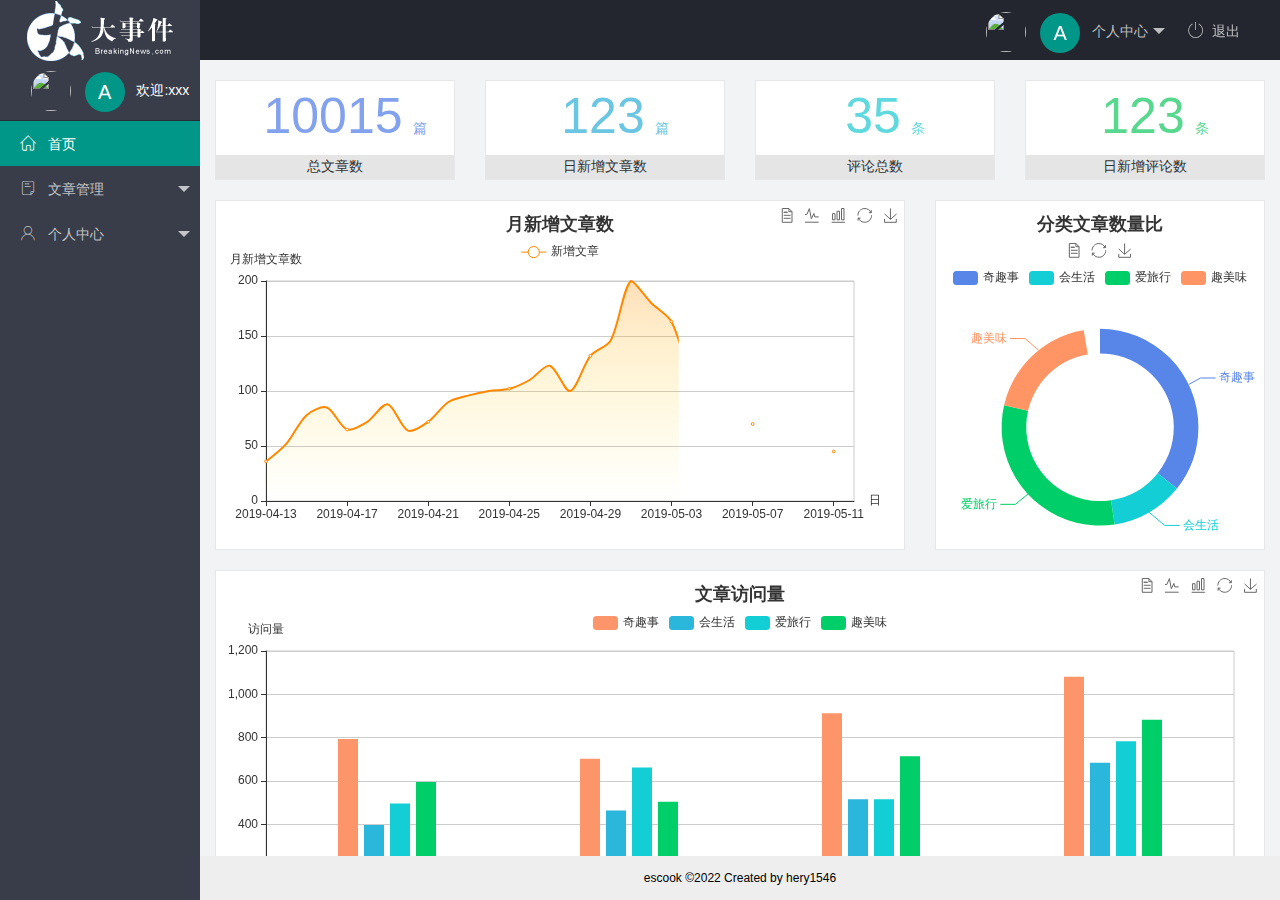
==== commit 8529b6df: "完成个人中心功能的开发" ====
--- a/index.html
+++ b/index.html
@@ -30,9 +30,9 @@
                         个人中心
                     </a>
                     <dl class="layui-nav-child">
-                        <dd><a href="">基本资料</a></dd>
-                        <dd><a href="">更换头像</a></dd>
-                        <dd><a href="">重置密码</a></dd>
+                        <dd><a href="./user/user_info.html" target="fm">基本资料</a></dd>
+                        <dd><a href="./user/user_avatar.html" target="fm">更换头像</a></dd>
+                        <dd><a href="./user/user_pwd.html" target="fm">重置密码</a></dd>
                     </dl>
                 </li>
                 <li class="layui-nav-item" lay-header-event="menuRight" lay-unselect>
@@ -94,7 +94,7 @@
                                     <i class="layui-icon layui-icon-user"></i>
                                     更换头像</a>
                             </dd>
-                            <dd><a href="javascript:;">
+                            <dd><a href="./user/user_pwd.html" target="fm">
                                     <i class="layui-icon layui-icon-user"></i>
                                     重置密码</a>
                             </dd>
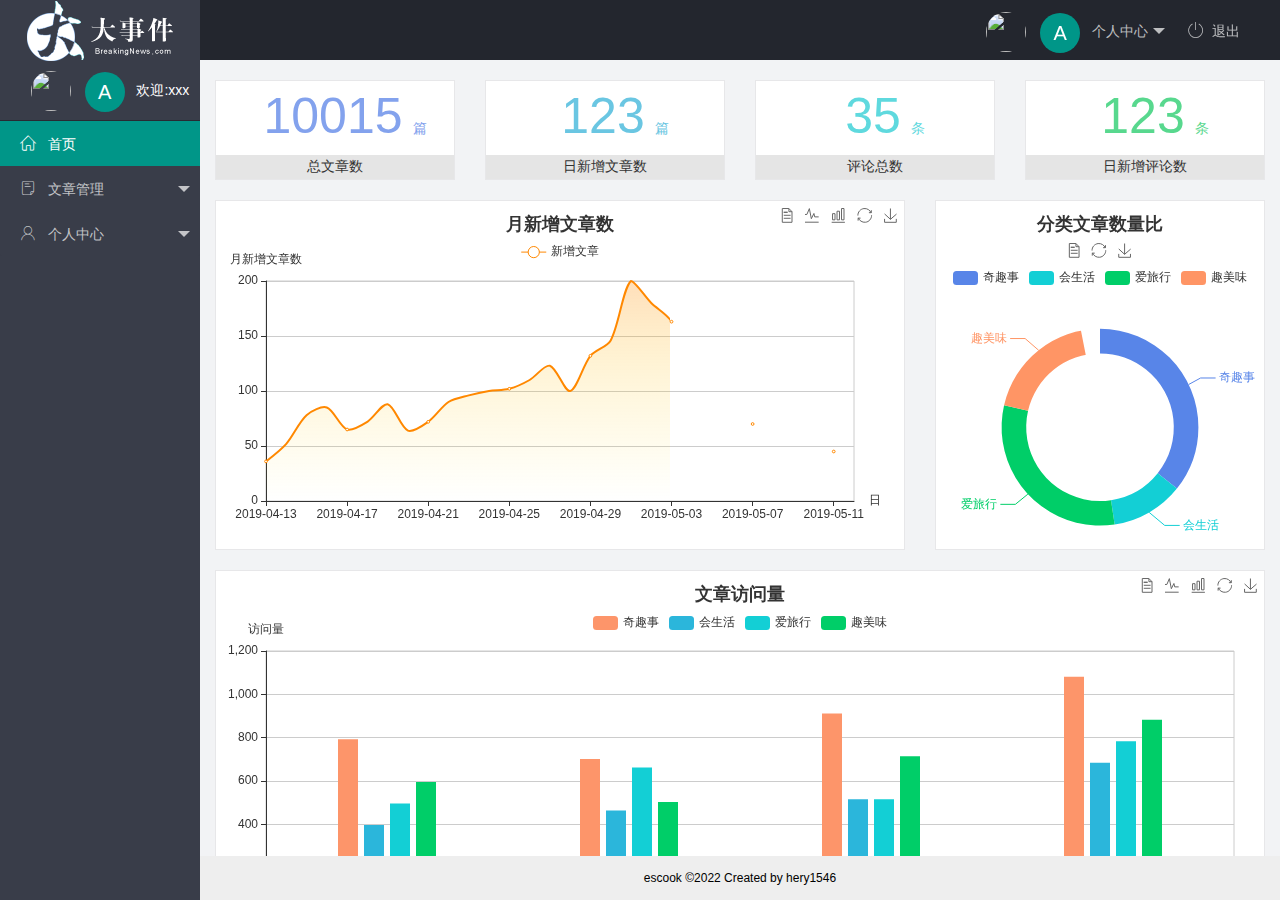
==== commit ad21b852: "开发文章列表功能中" ====
--- a/index.html
+++ b/index.html
@@ -64,12 +64,12 @@
                         </a>
                         <dl class="layui-nav-child">
                             <dd>
-                                <a href="javascript:;">
+                                <a href="./article/art_cate.html" target="fm">
                                     <i class="layui-icon layui-icon-list"></i>
                                     文章分类</a>
                             </dd>
                             <dd>
-                                <a href="javascript:;">
+                                <a href="./article/art_list.html" target="fm">
                                     <i class="layui-icon layui-icon-list"></i>
                                     文章列表</a>
                             </dd>
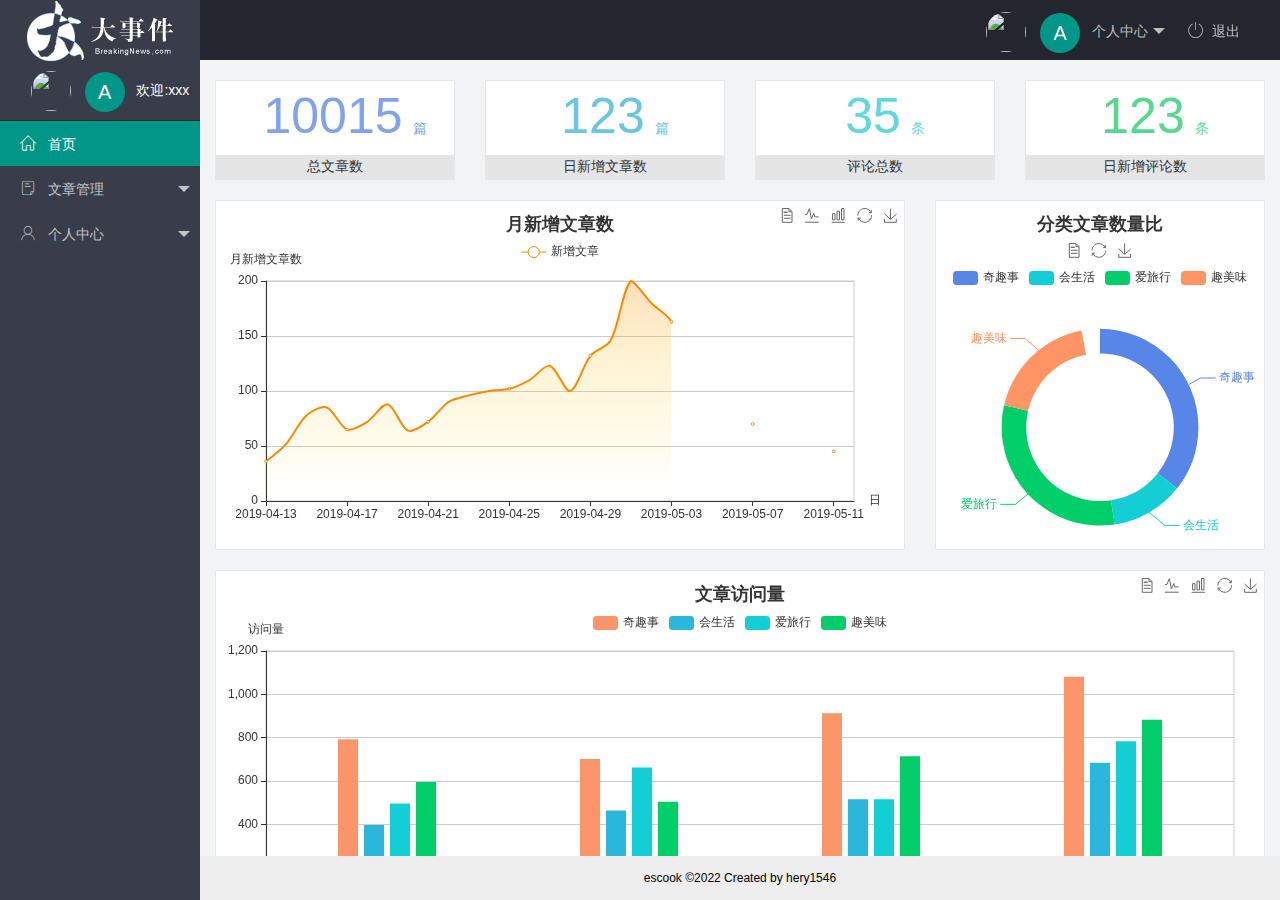
==== commit afb2d3af: "完成文章功能的开发" ====
--- a/index.html
+++ b/index.html
@@ -74,7 +74,7 @@
                                     文章列表</a>
                             </dd>
                             <dd>
-                                <a href="javascript:;">
+                                <a href="./article/art_pub.html" target="fm">
                                     <i class="layui-icon layui-icon-list"></i>
                                     发布文章</a>
                             </dd>
